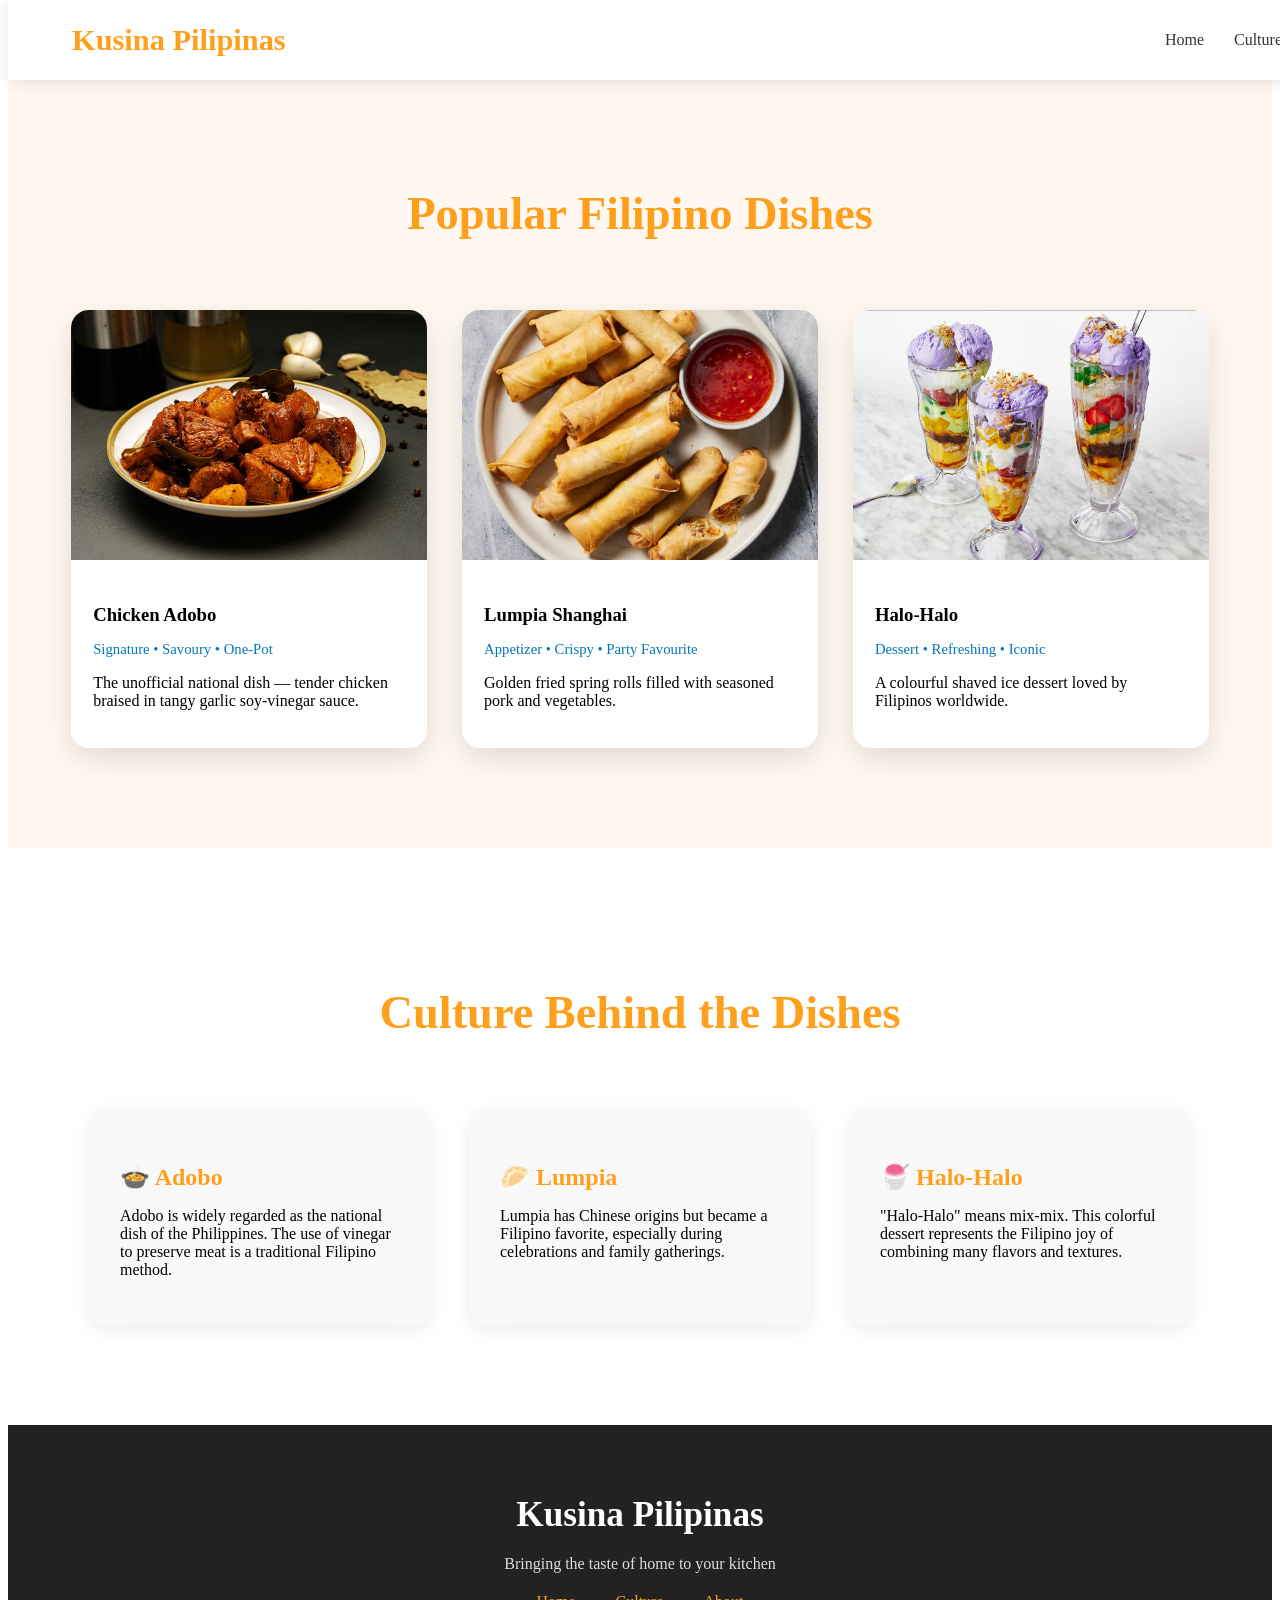
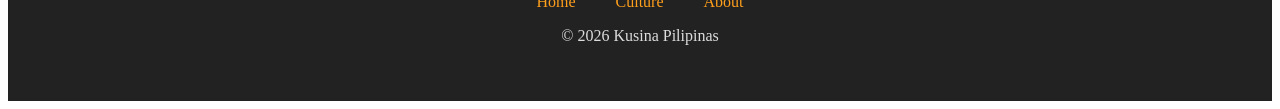
==== index.html @ ea31cd0c "minor fix" ====
<!DOCTYPE html>
<html lang="en">
<head>
  <meta charset="UTF-8">
  <meta name="viewport" content="width=device-width, initial-scale=1.0">
  <title>Kusina Pilipinas | Home</title>
  <link rel="stylesheet" href="styles.css">
  <link href="https://fonts.googleapis.com/css2?family=Inter:wght@400;500&family=Montserrat:wght@700&display=swap" rel="stylesheet">
</head>
<body>

  <!-- Navigation -->
  <div class="nav">
    <a href="index.html" class="logo">Kusina Pilipinas</a>
    <nav>
      <ul>
        <li><a href="index.html">Home</a></li>
        <li><a href="#culture">Culture</a></li>
        <li><a href="about.html">About</a></li>
      </ul>
    </nav>
  </div>

  <!-- Section 1: Popular Filipino Dishes -->
  <section id="recipes">
    <h2 class="section-title">Popular Filipino Dishes</h2>
    
    <div class="recipes-grid">
      <div class="recipe-card" onclick="openModal('adobo')">
        <img src="images/adoboe.png" alt="Chicken Adobo">
        <div class="recipe-info">
          <h3>Chicken Adobo</h3>
          <p class="tags">Signature • Savoury • One-Pot</p>
          <p>The unofficial national dish — tender chicken braised in tangy garlic soy-vinegar sauce.</p>
        </div>
      </div>

      <div class="recipe-card" onclick="openModal('lumpia')">
        <img src="images/lumpiang shanghai.png" alt="Lumpia Shanghai">
        <div class="recipe-info">
          <h3>Lumpia Shanghai</h3>
          <p class="tags">Appetizer • Crispy • Party Favourite</p>
          <p>Golden fried spring rolls filled with seasoned pork and vegetables.</p>
        </div>
      </div>

      <div class="recipe-card" onclick="openModal('halohalo')">
        <img src="images/halo-halo.png" alt="Halo-Halo">
        <div class="recipe-info">
          <h3>Halo-Halo</h3>
          <p class="tags">Dessert • Refreshing • Iconic</p>
          <p>A colourful shaved ice dessert loved by Filipinos worldwide.</p>
        </div>
      </div>
    </div>
  </section>

  <!-- Culture Section -->
  <section id="culture">
    <h2 class="section-title">Culture Behind the Dishes</h2>
    
    <div class="culture-grid">
      <div class="culture-card">
        <h3>🍲 Adobo</h3>
        <p>Adobo is widely regarded as the national dish of the Philippines. The use of vinegar to preserve meat is a traditional Filipino method.</p>
      </div>
      <div class="culture-card">
        <h3>🥟 Lumpia</h3>
        <p>Lumpia has Chinese origins but became a Filipino favorite, especially during celebrations and family gatherings.</p>
      </div>
      <div class="culture-card">
        <h3>🍧 Halo-Halo</h3>
        <p>"Halo-Halo" means mix-mix. This colorful dessert represents the Filipino joy of combining many flavors and textures.</p>
      </div>
    </div>
  </section>

  <!-- Modals (shortened for brevity - add full modals if needed) -->
  <!-- ... your modal code here ... -->

  <footer>
    <a href="index.html" class="logo" style="color:white; font-size:2.2rem;">Kusina Pilipinas</a>
    <p style="margin:20px 0;">Bringing the taste of home to your kitchen</p>
    <div class="footer-links">
      <a href="index.html">Home</a>
      <a href="#culture">Culture</a>
      <a href="about.html">About</a>
    </div>
    <p>&copy; 2026 Kusina Pilipinas</p>
  </footer>

  <script>
    function openModal(dish) {
      document.getElementById(dish + '-modal').style.display = 'flex';
    }
    function closeModal(modalId) {
      document.getElementById(modalId).style.display = 'none';
    }
  </script>
</body>
</html>
---- styles.css ----
:root {
  --orange: #FF9F1C;
  --blue: #0077B6;
  --cream: #FFF8F0;
}

/* Responsive Design */
@media (max-width: 768px) {
  .section-title {
    font-size: 2.4rem;
  }
  nav ul {
    gap: 15px;
    font-size: 0.95rem;
  }
}

/* Navigation Bar */
.nav {
  position: fixed;
  top: 0;
  width: 100%;
  background: rgba(255,255,255,0.97);
  padding: 15px 5%;
  display: flex;
  justify-content: space-between;
  align-items: center;
  box-shadow: 0 2px 15px rgba(0,0,0,0.1);
  z-index: 1000;
}

.logo {
  font-size: 1.9rem;
  color: var(--orange);
  font-weight: bold;
  text-decoration: none;
}

nav ul {
  list-style: none;
  display: flex;
  gap: 30px;
}

nav a {
  text-decoration: none;
  color: #333;
  font-weight: 500;
}

nav a:hover {
  color: var(--orange);
}

/* Main Sections */
section {
  padding: 100px 5%;
}

.section-title {
  text-align: center;
  margin-bottom: 70px;
  font-size: 2.9rem;
  color: var(--orange);
}

/* Recipes Section */
#recipes {
  background: var(--cream);
  padding-top: 140px;
}

/* Culture Section */
#culture {
  background: white;
}

/* Recipes Grid */
.recipes-grid {
  display: grid;
  grid-template-columns: repeat(auto-fit, minmax(340px, 1fr));
  gap: 35px;
  max-width: 1200px;
  margin: 0 auto;
}

.recipe-card {
  background: white;
  border-radius: 18px;
  overflow: hidden;
  box-shadow: 0 10px 30px rgba(0,0,0,0.12);
  transition: all 0.4s;
  cursor: pointer;
}

.recipe-card:hover {
  transform: translateY(-12px);
  box-shadow: 0 20px 40px rgba(0,0,0,0.15);
}

.recipe-card img {
  width: 100%;
  height: 250px;
  object-fit: cover;
}

.recipe-info {
  padding: 22px;
}

.recipe-info h3 {
  margin-bottom: 8px;
}

.tags {
  font-size: 0.92rem;
  color: var(--blue);
  margin-bottom: 12px;
}

/* Culture Cards */
.culture-grid {
  display: grid;
  grid-template-columns: repeat(auto-fit, minmax(300px, 1fr));
  gap: 40px;
  max-width: 1100px;
  margin: 0 auto;
}

.culture-card {
  background: #f9f9f9;
  padding: 30px;
  border-radius: 16px;
  box-shadow: 0 5px 20px rgba(0,0,0,0.08);
}

.culture-card h3 {
  color: var(--orange);
  margin-bottom: 15px;
  font-size: 1.5rem;
}

/* Modal Styles */
.modal {
  display: none;
  position: fixed;
  inset: 0;
  background: rgba(0,0,0,0.75);
  z-index: 2000;
  align-items: center;
  justify-content: center;
  padding: 20px;
  overflow-y: auto;
}

.modal-content {
  background: white;
  max-width: 720px;
  width: 100%;
  border-radius: 20px;
  overflow: hidden;
  box-shadow: 0 20px 60px rgba(0,0,0,0.3);
}

.modal-header {
  position: relative;
  padding: 20px 25px;
  background: #f8f8f8;
  border-bottom: 1px solid #eee;
}

.modal-header h2 {
  margin: 0;
  color: var(--orange);
}

.close {
  position: absolute;
  top: 18px;
  right: 25px;
  font-size: 2.2rem;
  cursor: pointer;
  color: #666;
}

.modal-body {
  padding: 30px 35px;
  max-height: 75vh;
  overflow-y: auto;
}

.modal-body img {
  width: 100%;
  border-radius: 12px;
  margin-bottom: 25px;
}

.modal-body h3 {
  color: var(--orange);
  margin: 25px 0 12px;
  font-size: 1.4rem;
}

/* About Content */
.about-content {
  max-width: 900px;
  margin: 0 auto;
  text-align: center;
  font-size: 1.15rem;
  line-height: 1.8;
}

/* Footer */
footer {
  background: #222;
  color: #ddd;
  text-align: center;
  padding: 70px 20px 40px;
}

.footer-links a {
  color: var(--orange);
  margin: 0 18px;
  text-decoration: none;
}
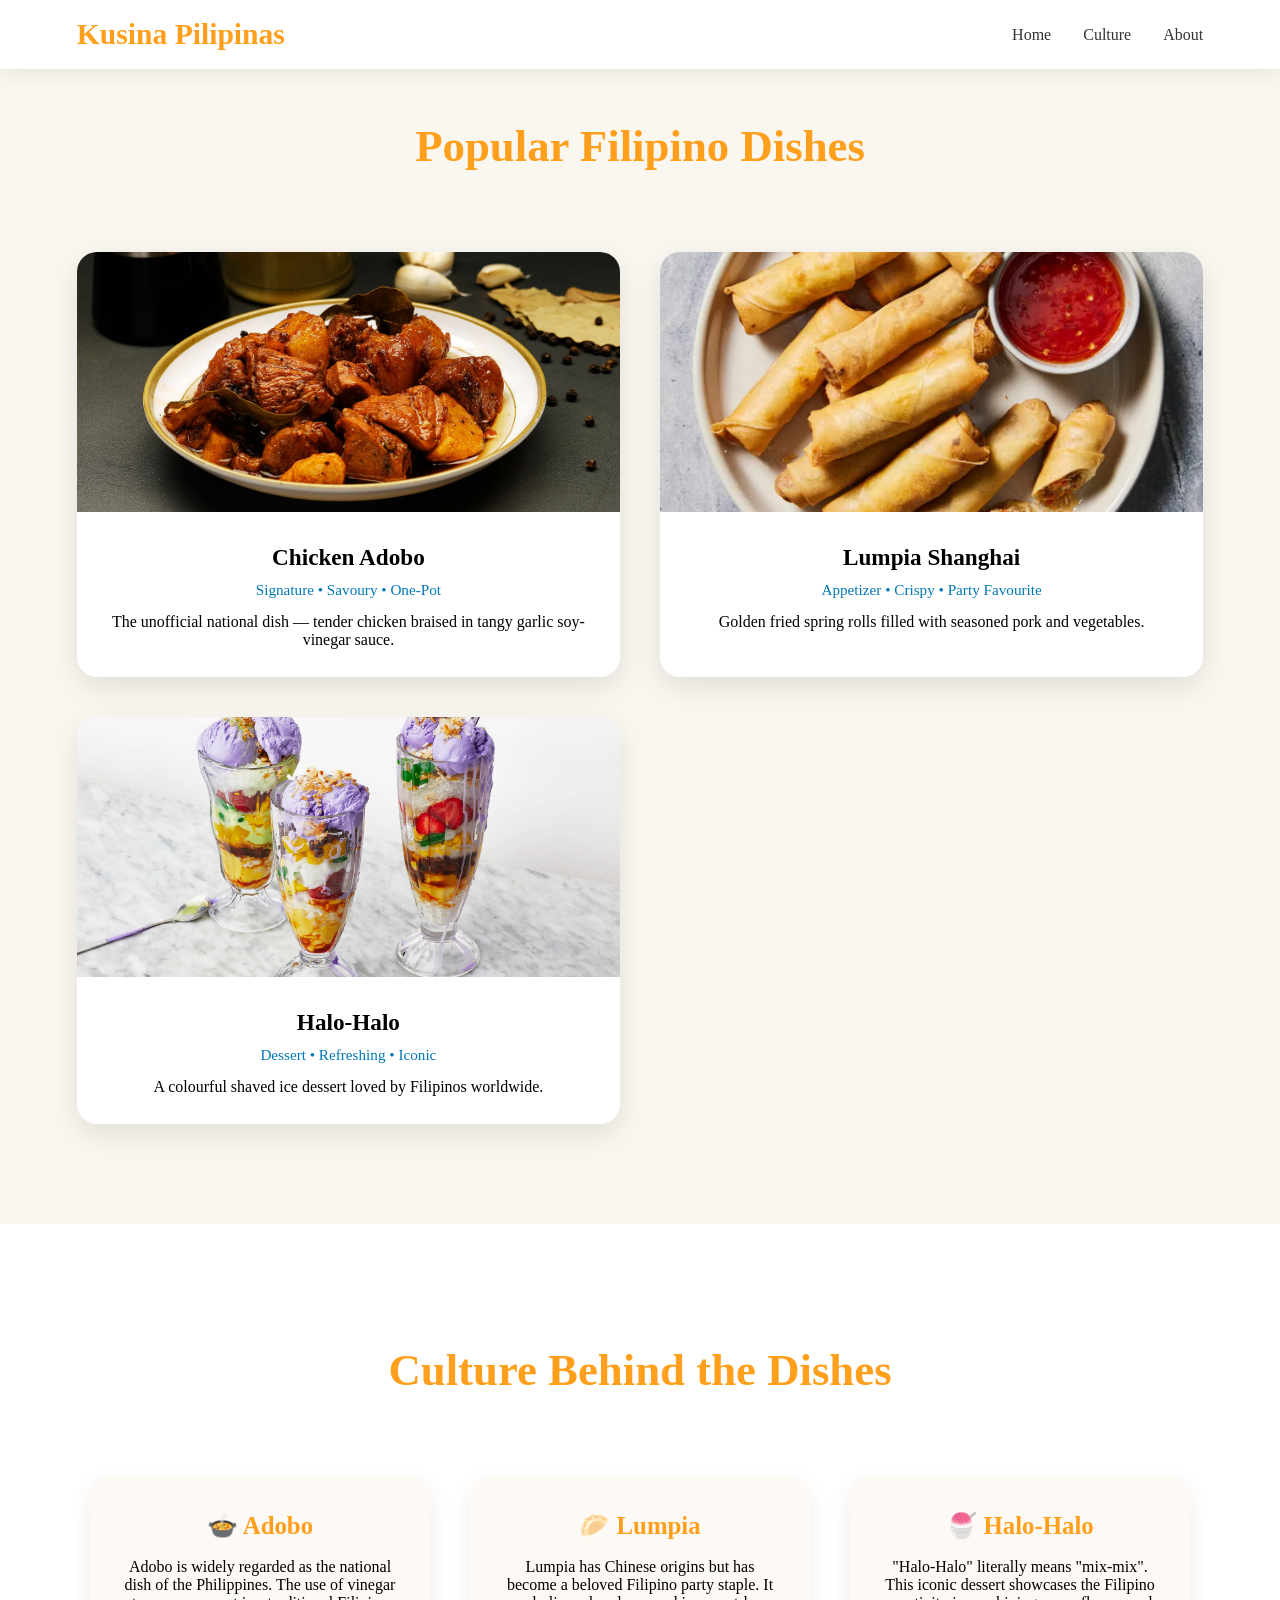
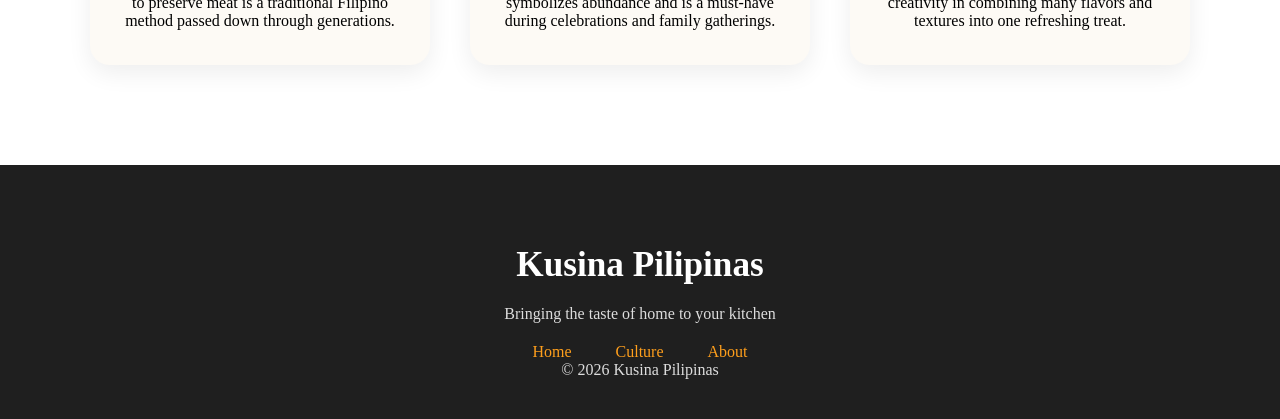
==== commit 0dee62c7: "minor fix for the recipes" ====
--- a/index.html
+++ b/index.html
@@ -55,28 +55,121 @@
     </div>
   </section>
 
-  <!-- Culture Section -->
+  <!-- Section 2: Culture Behind the Dishes -->
   <section id="culture">
     <h2 class="section-title">Culture Behind the Dishes</h2>
     
     <div class="culture-grid">
       <div class="culture-card">
         <h3>🍲 Adobo</h3>
-        <p>Adobo is widely regarded as the national dish of the Philippines. The use of vinegar to preserve meat is a traditional Filipino method.</p>
+        <p>Adobo is widely regarded as the national dish of the Philippines. The use of vinegar to preserve meat is a traditional Filipino method passed down through generations.</p>
       </div>
       <div class="culture-card">
         <h3>🥟 Lumpia</h3>
-        <p>Lumpia has Chinese origins but became a Filipino favorite, especially during celebrations and family gatherings.</p>
+        <p>Lumpia has Chinese origins but has become a beloved Filipino party staple. It symbolizes abundance and is a must-have during celebrations and family gatherings.</p>
       </div>
       <div class="culture-card">
         <h3>🍧 Halo-Halo</h3>
-        <p>"Halo-Halo" means mix-mix. This colorful dessert represents the Filipino joy of combining many flavors and textures.</p>
+        <p>"Halo-Halo" literally means "mix-mix". This iconic dessert showcases the Filipino creativity in combining many flavors and textures into one refreshing treat.</p>
       </div>
     </div>
   </section>
 
-  <!-- Modals (shortened for brevity - add full modals if needed) -->
-  <!-- ... your modal code here ... -->
+  <!-- ==================== MODALS ==================== -->
+
+  <!-- Adobo Modal -->
+  <div id="adobo-modal" class="modal">
+    <div class="modal-content">
+      <div class="modal-header">
+        <h2>Classic Chicken Adobo</h2>
+        <span class="close" onclick="closeModal('adobo-modal')">&times;</span>
+      </div>
+      <div class="modal-body">
+        <img src="images/adoboe.png" alt="Chicken Adobo">
+        <h3>Ingredients (Serves 4-6)</h3>
+        <ul>
+          <li>1.5 kg chicken thighs and drumsticks</li>
+          <li>1 whole head garlic, crushed</li>
+          <li>¾ cup soy sauce</li>
+          <li>½ cup white vinegar</li>
+          <li>1 cup water</li>
+          <li>2 tsp whole black peppercorns</li>
+          <li>4-5 dried bay leaves</li>
+          <li>2 tbsp cooking oil</li>
+        </ul>
+        <h3>Steps</h3>
+        <ol>
+          <li>Combine chicken, garlic, soy sauce, vinegar, water, peppercorns, and bay leaves. Marinate for at least 30 minutes.</li>
+          <li>Bring to a boil, then simmer covered for 35-40 minutes until tender.</li>
+          <li>Reduce sauce until thickened.</li>
+          <li>Optional: Fry the chicken pieces for extra flavor and color.</li>
+          <li>Serve hot with steamed rice.</li>
+        </ol>
+      </div>
+    </div>
+  </div>
+
+  <!-- Lumpia Modal -->
+  <div id="lumpia-modal" class="modal">
+    <div class="modal-content">
+      <div class="modal-header">
+        <h2>Lumpia Shanghai</h2>
+        <span class="close" onclick="closeModal('lumpia-modal')">&times;</span>
+      </div>
+      <div class="modal-body">
+        <img src="images/lumpiang shanghai.png" alt="Lumpia Shanghai">
+        <h3>Ingredients (Makes ~40 pieces)</h3>
+        <ul>
+          <li>500g ground pork</li>
+          <li>1 carrot, finely grated</li>
+          <li>1 onion, finely chopped</li>
+          <li>5 cloves garlic, minced</li>
+          <li>2 eggs</li>
+          <li>2 tbsp soy sauce</li>
+          <li>Salt & pepper to taste</li>
+          <li>40-50 lumpia wrappers</li>
+          <li>Oil for deep frying</li>
+        </ul>
+        <h3>Steps</h3>
+        <ol>
+          <li>Mix all filling ingredients thoroughly.</li>
+          <li>Place filling on wrapper and roll tightly. Seal with water.</li>
+          <li>Deep fry in hot oil until golden brown and crispy.</li>
+          <li>Drain on paper towels and serve with sweet chili sauce.</li>
+        </ol>
+      </div>
+    </div>
+  </div>
+
+  <!-- Halo-Halo Modal -->
+  <div id="halohalo-modal" class="modal">
+    <div class="modal-content">
+      <div class="modal-header">
+        <h2>Halo-Halo</h2>
+        <span class="close" onclick="closeModal('halohalo-modal')">&times;</span>
+      </div>
+      <div class="modal-body">
+        <img src="images/halo-halo.png" alt="Halo-Halo">
+        <h3>Ingredients (Per Serving)</h3>
+        <ul>
+          <li>1 cup shaved ice</li>
+          <li>Sweetened red beans and white beans</li>
+          <li>Nata de coco and kaong</li>
+          <li>Ube halaya (purple yam jam)</li>
+          <li>Ube or mango ice cream</li>
+          <li>Sliced banana, jackfruit, and mango</li>
+          <li>Evaporated milk or condensed milk</li>
+        </ul>
+        <h3>Steps</h3>
+        <ol>
+          <li>Layer beans and fruits at the bottom of a tall glass.</li>
+          <li>Fill with shaved ice.</li>
+          <li>Top with ube halaya, ice cream, and drizzle generously with milk.</li>
+          <li>Mix everything together before eating. Enjoy!</li>
+        </ol>
+      </div>
+    </div>
+  </div>
 
   <footer>
     <a href="index.html" class="logo" style="color:white; font-size:2.2rem;">Kusina Pilipinas</a>
@@ -90,12 +183,24 @@
   </footer>
 
   <script>
+    // Open Modal
     function openModal(dish) {
       document.getElementById(dish + '-modal').style.display = 'flex';
     }
+
+    // Close Modal
     function closeModal(modalId) {
       document.getElementById(modalId).style.display = 'none';
     }
+
+    // Close modal when clicking outside content
+    document.querySelectorAll('.modal').forEach(modal => {
+      modal.addEventListener('click', function(e) {
+        if (e.target === modal) {
+          modal.style.display = 'none';
+        }
+      });
+    });
   </script>
 </body>
 </html>
--- a/styles.css
+++ b/styles.css
@@ -2,72 +2,119 @@
   --orange: #FF9F1C;
   --blue: #0077B6;
   --cream: #FFF8F0;
-}
-
-/* Responsive Design */
+  --light: #FAF6F0;
+}
+
+* {
+  margin: 0;
+  padding: 0;
+  box-sizing: border-box;
+}
+
+/* Responsive */
 @media (max-width: 768px) {
-  .section-title {
-    font-size: 2.4rem;
-  }
-  nav ul {
-    gap: 15px;
-    font-size: 0.95rem;
-  }
-}
-
-/* Navigation Bar */
+  .section-title { font-size: 2.3rem; }
+  nav ul { gap: 20px; }
+}
+
+/* Navigation */
 .nav {
   position: fixed;
   top: 0;
   width: 100%;
-  background: rgba(255,255,255,0.97);
-  padding: 15px 5%;
+  background: rgba(255, 255, 255, 0.98);
+  padding: 18px 6%;
   display: flex;
   justify-content: space-between;
   align-items: center;
-  box-shadow: 0 2px 15px rgba(0,0,0,0.1);
+  box-shadow: 0 4px 20px rgba(0, 0, 0, 0.08);
   z-index: 1000;
 }
 
 .logo {
-  font-size: 1.9rem;
-  color: var(--orange);
-  font-weight: bold;
+  font-size: 1.85rem;
+  color: var(--orange);
+  font-weight: 700;
   text-decoration: none;
 }
 
 nav ul {
   list-style: none;
   display: flex;
-  gap: 30px;
+  gap: 32px;
 }
 
 nav a {
   text-decoration: none;
   color: #333;
   font-weight: 500;
+  transition: color 0.3s;
 }
 
 nav a:hover {
   color: var(--orange);
 }
 
-/* Main Sections */
+/* Sections */
 section {
-  padding: 100px 5%;
-}
-
+  padding: 120px 6% 100px;
+}
+
+/* Section Titles */
 .section-title {
   text-align: center;
-  margin-bottom: 70px;
-  font-size: 2.9rem;
-  color: var(--orange);
+  font-size: 2.8rem;
+  color: var(--orange);
+  margin-bottom: 80px;
+  font-weight: 700;
 }
 
 /* Recipes Section */
 #recipes {
-  background: var(--cream);
-  padding-top: 140px;
+  background: var(--light);
+}
+
+.recipes-grid {
+  display: grid;
+  grid-template-columns: repeat(auto-fit, minmax(360px, 1fr));
+  gap: 40px;
+  max-width: 1280px;
+  margin: 0 auto;
+}
+
+.recipe-card {
+  background: white;
+  border-radius: 20px;
+  overflow: hidden;
+  box-shadow: 0 10px 30px rgba(0, 0, 0, 0.1);
+  transition: all 0.4s ease;
+}
+
+.recipe-card:hover {
+  transform: translateY(-15px);
+  box-shadow: 0 25px 50px rgba(0, 0, 0, 0.15);
+}
+
+.recipe-card img {
+  width: 100%;
+  height: 260px;
+  object-fit: cover;
+}
+
+.recipe-info {
+  padding: 28px;
+  text-align: center;
+}
+
+.recipe-info h3 {
+  margin-bottom: 10px;
+  font-size: 1.45rem;
+}
+
+.tags {
+  color: var(--blue);
+  font-size: 0.95rem;
+  margin-bottom: 14px;
 }
 
 /* Culture Section */
@@ -75,72 +122,58 @@
   background: white;
 }
 
-/* Recipes Grid */
-.recipes-grid {
-  display: grid;
-  grid-template-columns: repeat(auto-fit, minmax(340px, 1fr));
-  gap: 35px;
-  max-width: 1200px;
-  margin: 0 auto;
-}
-
-.recipe-card {
-  background: white;
-  border-radius: 18px;
-  overflow: hidden;
-  box-shadow: 0 10px 30px rgba(0,0,0,0.12);
-  transition: all 0.4s;
-  cursor: pointer;
-}
-
-.recipe-card:hover {
-  transform: translateY(-12px);
-  box-shadow: 0 20px 40px rgba(0,0,0,0.15);
-}
-
-.recipe-card img {
-  width: 100%;
-  height: 250px;
-  object-fit: cover;
-}
-
-.recipe-info {
-  padding: 22px;
-}
-
-.recipe-info h3 {
-  margin-bottom: 8px;
-}
-
-.tags {
-  font-size: 0.92rem;
-  color: var(--blue);
-  margin-bottom: 12px;
-}
-
-/* Culture Cards */
 .culture-grid {
   display: grid;
-  grid-template-columns: repeat(auto-fit, minmax(300px, 1fr));
+  grid-template-columns: repeat(auto-fit, minmax(320px, 1fr));
   gap: 40px;
   max-width: 1100px;
   margin: 0 auto;
 }
 
 .culture-card {
-  background: #f9f9f9;
-  padding: 30px;
-  border-radius: 16px;
-  box-shadow: 0 5px 20px rgba(0,0,0,0.08);
+  background: #fdfaf5;
+  padding: 35px 30px;
+  border-radius: 20px;
+  box-shadow: 0 8px 25px rgba(0, 0, 0, 0.07);
+  text-align: center;
 }
 
 .culture-card h3 {
   color: var(--orange);
-  margin-bottom: 15px;
-  font-size: 1.5rem;
-}
-
-/* Modal Styles */
+  margin-bottom: 18px;
+  font-size: 1.55rem;
+}
+
+/* About Content */
+.about-content {
+  max-width: 850px;
+  margin: 0 auto;
+  text-align: center;
+  font-size: 1.18rem;
+  line-height: 1.85;
+  color: #444;
+}
+
+/* Footer */
+footer {
+  background: #1f1f1f;
+  color: #ddd;
+  text-align: center;
+  padding: 80px 20px 40px;
+}
+
+.footer-links a {
+  color: var(--orange);
+  margin: 0 20px;
+  text-decoration: none;
+  font-weight: 500;
+}
+
+.footer-links a:hover {
+  text-decoration: underline;
+}
+
+/* Modal */
 .modal {
   display: none;
   position: fixed;
@@ -150,76 +183,39 @@
   align-items: center;
   justify-content: center;
   padding: 20px;
-  overflow-y: auto;
 }
 
 .modal-content {
   background: white;
-  max-width: 720px;
-  width: 100%;
-  border-radius: 20px;
+  max-width: 740px;
+  width: 100%;
+  border-radius: 24px;
   overflow: hidden;
-  box-shadow: 0 20px 60px rgba(0,0,0,0.3);
-}
-
-.modal-header {
-  position: relative;
-  padding: 20px 25px;
-  background: #f8f8f8;
-  border-bottom: 1px solid #eee;
-}
-
-.modal-header h2 {
-  margin: 0;
-  color: var(--orange);
+  box-shadow: 0 30px 70px rgba(0,0,0,0.25);
 }
 
 .close {
   position: absolute;
-  top: 18px;
+  top: 20px;
   right: 25px;
-  font-size: 2.2rem;
+  font-size: 2.4rem;
   cursor: pointer;
   color: #666;
 }
 
 .modal-body {
-  padding: 30px 35px;
-  max-height: 75vh;
+  padding: 35px;
+  max-height: 78vh;
   overflow-y: auto;
 }
 
 .modal-body img {
   width: 100%;
-  border-radius: 12px;
+  border-radius: 16px;
   margin-bottom: 25px;
 }
 
 .modal-body h3 {
   color: var(--orange);
-  margin: 25px 0 12px;
-  font-size: 1.4rem;
-}
-
-/* About Content */
-.about-content {
-  max-width: 900px;
-  margin: 0 auto;
-  text-align: center;
-  font-size: 1.15rem;
-  line-height: 1.8;
-}
-
-/* Footer */
-footer {
-  background: #222;
-  color: #ddd;
-  text-align: center;
-  padding: 70px 20px 40px;
-}
-
-.footer-links a {
-  color: var(--orange);
-  margin: 0 18px;
-  text-decoration: none;
+  margin: 28px 0 14px;
 }
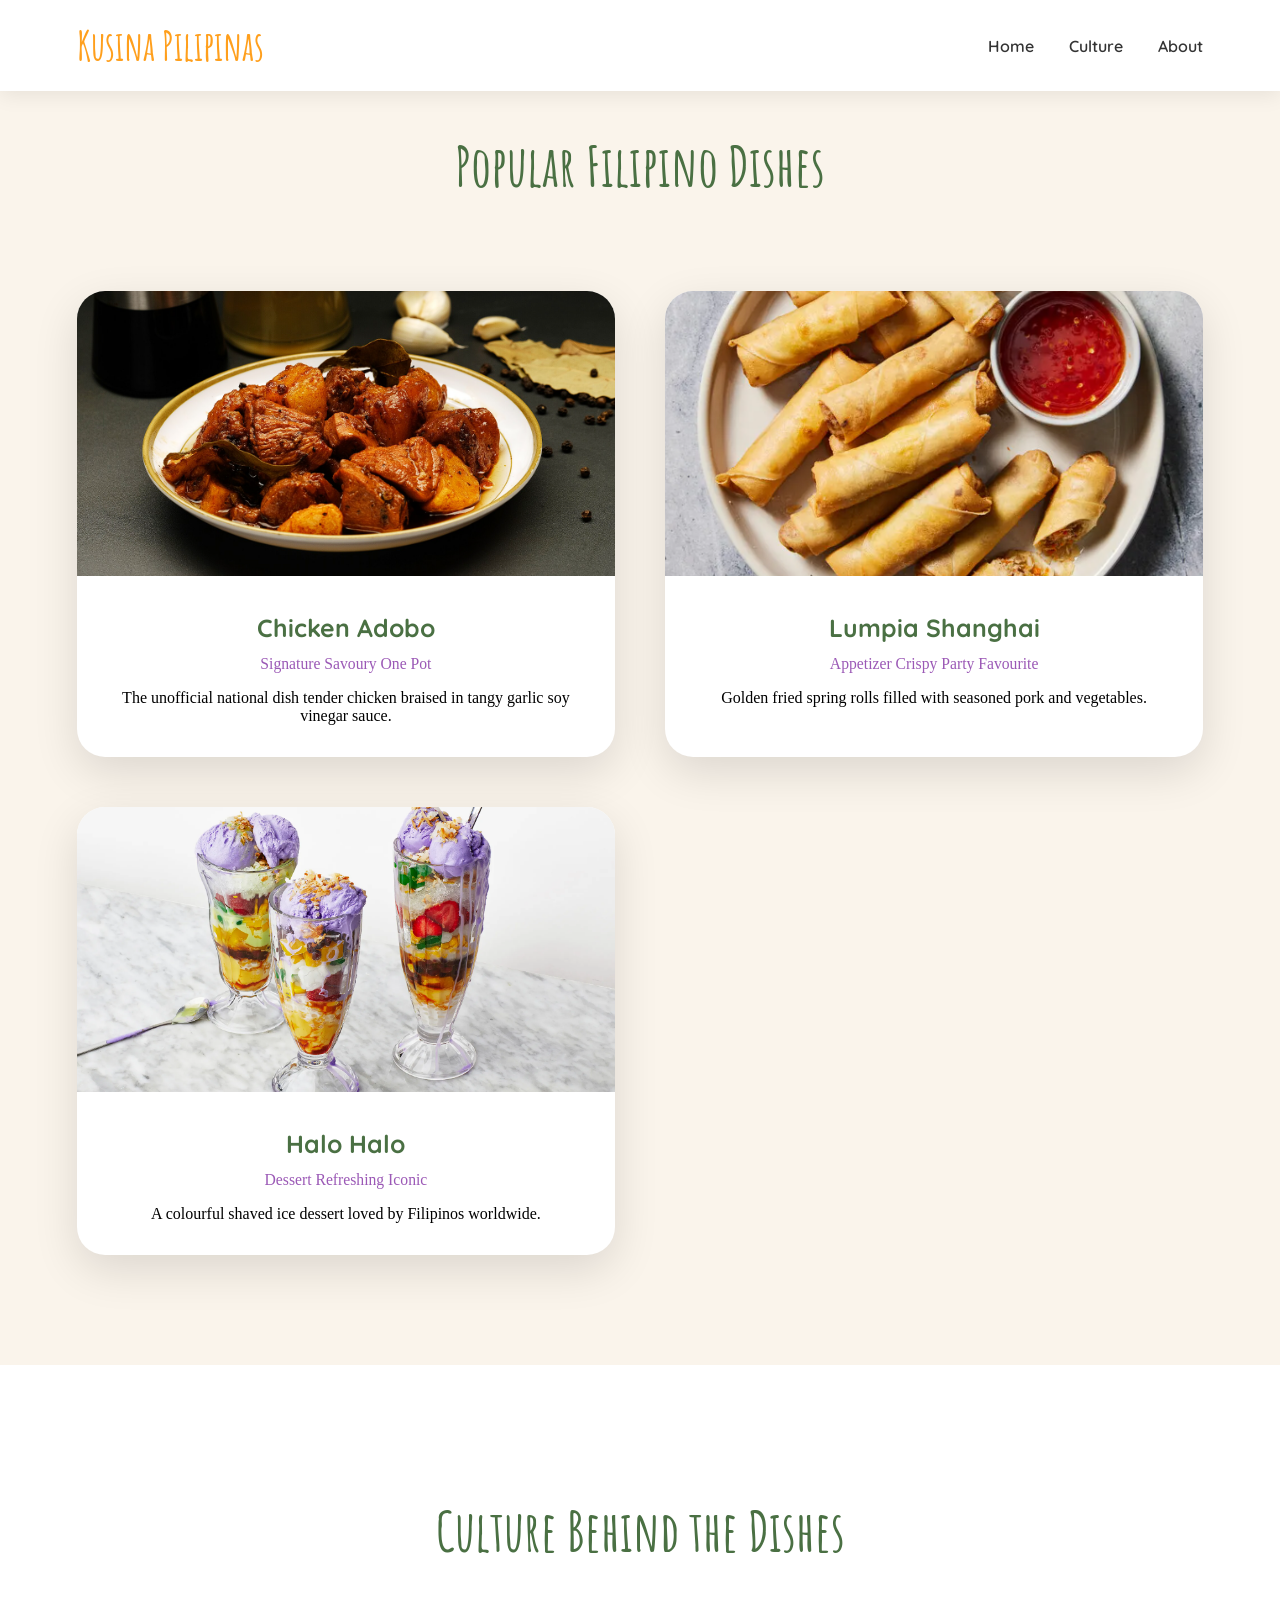
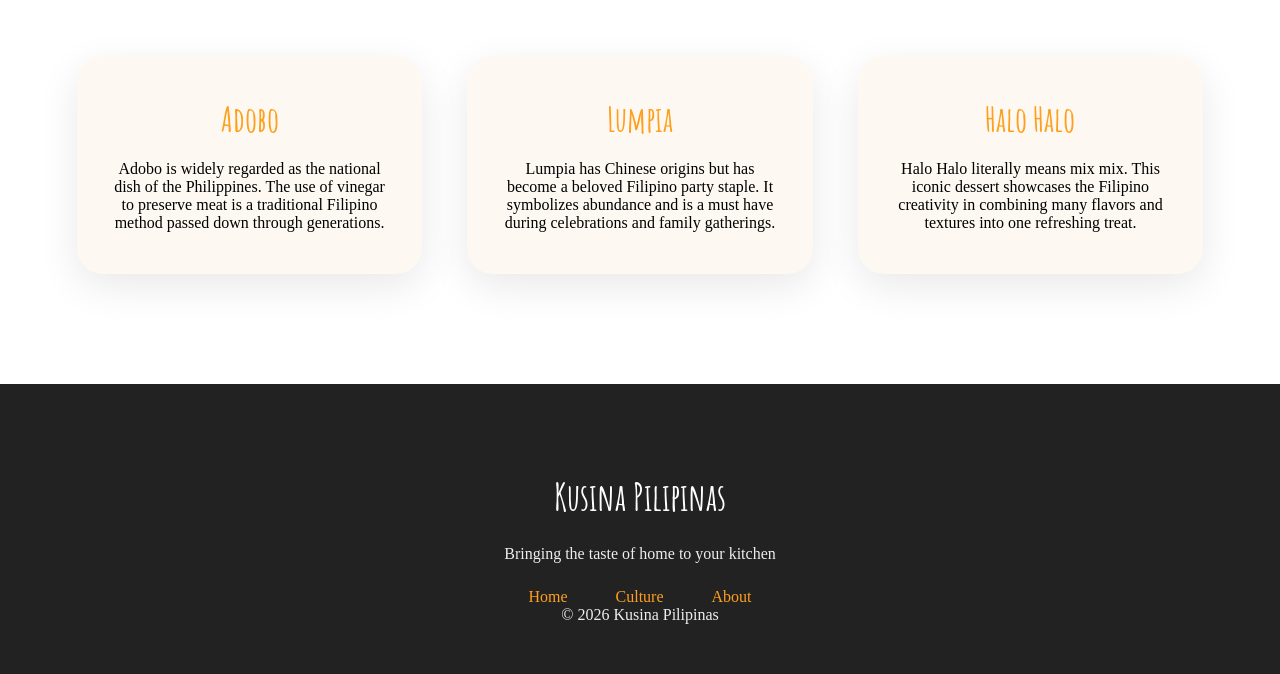
==== commit 2ff17e8c: "minor improvements" ====
--- a/index.html
+++ b/index.html
@@ -5,7 +5,7 @@
   <meta name="viewport" content="width=device-width, initial-scale=1.0">
   <title>Kusina Pilipinas | Home</title>
   <link rel="stylesheet" href="styles.css">
-  <link href="https://fonts.googleapis.com/css2?family=Inter:wght@400;500&family=Montserrat:wght@700&display=swap" rel="stylesheet">
+  <link href="https://fonts.googleapis.com/css2?family=Amatic+SC:wght@700&family=Quicksand:wght@500;600&family=Work+Sans:wght@400;500&display=swap" rel="stylesheet">
 </head>
 <body>
 
@@ -21,7 +21,7 @@
     </nav>
   </div>
 
-  <!-- Section 1: Popular Filipino Dishes -->
+  <!-- Popular Filipino Dishes -->
   <section id="recipes">
     <h2 class="section-title">Popular Filipino Dishes</h2>
     
@@ -30,8 +30,8 @@
         <img src="images/adoboe.png" alt="Chicken Adobo">
         <div class="recipe-info">
           <h3>Chicken Adobo</h3>
-          <p class="tags">Signature • Savoury • One-Pot</p>
-          <p>The unofficial national dish — tender chicken braised in tangy garlic soy-vinegar sauce.</p>
+          <p class="tags">Signature Savoury One Pot</p>
+          <p>The unofficial national dish tender chicken braised in tangy garlic soy vinegar sauce.</p>
         </div>
       </div>
 
@@ -39,45 +39,43 @@
         <img src="images/lumpiang shanghai.png" alt="Lumpia Shanghai">
         <div class="recipe-info">
           <h3>Lumpia Shanghai</h3>
-          <p class="tags">Appetizer • Crispy • Party Favourite</p>
+          <p class="tags">Appetizer Crispy Party Favourite</p>
           <p>Golden fried spring rolls filled with seasoned pork and vegetables.</p>
         </div>
       </div>
 
       <div class="recipe-card" onclick="openModal('halohalo')">
-        <img src="images/halo-halo.png" alt="Halo-Halo">
+        <img src="images/halo-halo.png" alt="Halo Halo">
         <div class="recipe-info">
-          <h3>Halo-Halo</h3>
-          <p class="tags">Dessert • Refreshing • Iconic</p>
+          <h3>Halo Halo</h3>
+          <p class="tags">Dessert Refreshing Iconic</p>
           <p>A colourful shaved ice dessert loved by Filipinos worldwide.</p>
         </div>
       </div>
     </div>
   </section>
 
-  <!-- Section 2: Culture Behind the Dishes -->
+  <!-- Culture Behind the Dishes -->
   <section id="culture">
     <h2 class="section-title">Culture Behind the Dishes</h2>
     
     <div class="culture-grid">
       <div class="culture-card">
-        <h3>🍲 Adobo</h3>
+        <h3>Adobo</h3>
         <p>Adobo is widely regarded as the national dish of the Philippines. The use of vinegar to preserve meat is a traditional Filipino method passed down through generations.</p>
       </div>
       <div class="culture-card">
-        <h3>🥟 Lumpia</h3>
-        <p>Lumpia has Chinese origins but has become a beloved Filipino party staple. It symbolizes abundance and is a must-have during celebrations and family gatherings.</p>
+        <h3>Lumpia</h3>
+        <p>Lumpia has Chinese origins but has become a beloved Filipino party staple. It symbolizes abundance and is a must have during celebrations and family gatherings.</p>
       </div>
       <div class="culture-card">
-        <h3>🍧 Halo-Halo</h3>
-        <p>"Halo-Halo" literally means "mix-mix". This iconic dessert showcases the Filipino creativity in combining many flavors and textures into one refreshing treat.</p>
+        <h3>Halo Halo</h3>
+        <p>Halo Halo literally means mix mix. This iconic dessert showcases the Filipino creativity in combining many flavors and textures into one refreshing treat.</p>
       </div>
     </div>
   </section>
 
-  <!-- ==================== MODALS ==================== -->
-
-  <!-- Adobo Modal -->
+  <!-- Modals -->
   <div id="adobo-modal" class="modal">
     <div class="modal-content">
       <div class="modal-header">
@@ -89,9 +87,9 @@
         <h3>Ingredients (Serves 4-6)</h3>
         <ul>
           <li>1.5 kg chicken thighs and drumsticks</li>
-          <li>1 whole head garlic, crushed</li>
-          <li>¾ cup soy sauce</li>
-          <li>½ cup white vinegar</li>
+          <li>1 whole head garlic crushed</li>
+          <li>3/4 cup soy sauce</li>
+          <li>1/2 cup white vinegar</li>
           <li>1 cup water</li>
           <li>2 tsp whole black peppercorns</li>
           <li>4-5 dried bay leaves</li>
@@ -99,8 +97,8 @@
         </ul>
         <h3>Steps</h3>
         <ol>
-          <li>Combine chicken, garlic, soy sauce, vinegar, water, peppercorns, and bay leaves. Marinate for at least 30 minutes.</li>
-          <li>Bring to a boil, then simmer covered for 35-40 minutes until tender.</li>
+          <li>Combine chicken garlic soy sauce vinegar water peppercorns and bay leaves. Marinate for at least 30 minutes.</li>
+          <li>Bring to a boil then simmer covered for 35-40 minutes until tender.</li>
           <li>Reduce sauce until thickened.</li>
           <li>Optional: Fry the chicken pieces for extra flavor and color.</li>
           <li>Serve hot with steamed rice.</li>
@@ -109,7 +107,6 @@
     </div>
   </div>
 
-  <!-- Lumpia Modal -->
   <div id="lumpia-modal" class="modal">
     <div class="modal-content">
       <div class="modal-header">
@@ -121,12 +118,12 @@
         <h3>Ingredients (Makes ~40 pieces)</h3>
         <ul>
           <li>500g ground pork</li>
-          <li>1 carrot, finely grated</li>
-          <li>1 onion, finely chopped</li>
-          <li>5 cloves garlic, minced</li>
+          <li>1 carrot finely grated</li>
+          <li>1 onion finely chopped</li>
+          <li>5 cloves garlic minced</li>
           <li>2 eggs</li>
           <li>2 tbsp soy sauce</li>
-          <li>Salt & pepper to taste</li>
+          <li>Salt and pepper to taste</li>
           <li>40-50 lumpia wrappers</li>
           <li>Oil for deep frying</li>
         </ul>
@@ -141,30 +138,29 @@
     </div>
   </div>
 
-  <!-- Halo-Halo Modal -->
   <div id="halohalo-modal" class="modal">
     <div class="modal-content">
       <div class="modal-header">
-        <h2>Halo-Halo</h2>
+        <h2>Halo Halo</h2>
         <span class="close" onclick="closeModal('halohalo-modal')">&times;</span>
       </div>
       <div class="modal-body">
-        <img src="images/halo-halo.png" alt="Halo-Halo">
+        <img src="images/halo-halo.png" alt="Halo Halo">
         <h3>Ingredients (Per Serving)</h3>
         <ul>
           <li>1 cup shaved ice</li>
           <li>Sweetened red beans and white beans</li>
           <li>Nata de coco and kaong</li>
-          <li>Ube halaya (purple yam jam)</li>
+          <li>Ube halaya purple yam jam</li>
           <li>Ube or mango ice cream</li>
-          <li>Sliced banana, jackfruit, and mango</li>
-          <li>Evaporated milk or condensed milk</li>
+          <li>Sliced banana jackfruit and mango</li>
+          <li>Evaporated milk</li>
         </ul>
         <h3>Steps</h3>
         <ol>
           <li>Layer beans and fruits at the bottom of a tall glass.</li>
           <li>Fill with shaved ice.</li>
-          <li>Top with ube halaya, ice cream, and drizzle generously with milk.</li>
+          <li>Top with ube halaya ice cream and drizzle generously with milk.</li>
           <li>Mix everything together before eating. Enjoy!</li>
         </ol>
       </div>
@@ -172,8 +168,8 @@
   </div>
 
   <footer>
-    <a href="index.html" class="logo" style="color:white; font-size:2.2rem;">Kusina Pilipinas</a>
-    <p style="margin:20px 0;">Bringing the taste of home to your kitchen</p>
+    <a href="index.html" class="logo" style="color:white; font-size:2.3rem;">Kusina Pilipinas</a>
+    <p style="margin:25px 0;">Bringing the taste of home to your kitchen</p>
     <div class="footer-links">
       <a href="index.html">Home</a>
       <a href="#culture">Culture</a>
@@ -183,22 +179,17 @@
   </footer>
 
   <script>
-    // Open Modal
     function openModal(dish) {
       document.getElementById(dish + '-modal').style.display = 'flex';
     }
 
-    // Close Modal
     function closeModal(modalId) {
       document.getElementById(modalId).style.display = 'none';
     }
 
-    // Close modal when clicking outside content
     document.querySelectorAll('.modal').forEach(modal => {
       modal.addEventListener('click', function(e) {
-        if (e.target === modal) {
-          modal.style.display = 'none';
-        }
+        if (e.target === modal) modal.style.display = 'none';
       });
     });
   </script>
--- a/styles.css
+++ b/styles.css
@@ -1,8 +1,9 @@
 :root {
-  --orange: #FF9F1C;
-  --blue: #0077B6;
+  --mango: #FF9F1C;
+  --ube: #9B59B6;
+  --pandan: #4A7043;
   --cream: #FFF8F0;
-  --light: #FAF6F0;
+  --light: #FAF4EB;
 }
 
 * {
@@ -11,19 +12,15 @@
   box-sizing: border-box;
 }
 
-/* Responsive */
-@media (max-width: 768px) {
-  .section-title { font-size: 2.3rem; }
-  nav ul { gap: 20px; }
-}
+@import url('https://fonts.googleapis.com/css2?family=Amatic+SC:wght@700&family=Quicksand:wght@500;600&family=Work+Sans:wght@400;500&display=swap');
 
 /* Navigation */
 .nav {
   position: fixed;
   top: 0;
   width: 100%;
-  background: rgba(255, 255, 255, 0.98);
-  padding: 18px 6%;
+  background: rgba(255, 255, 255, 0.97);
+  padding: 20px 6%;
   display: flex;
   justify-content: space-between;
   align-items: center;
@@ -32,8 +29,9 @@
 }
 
 .logo {
-  font-size: 1.85rem;
-  color: var(--orange);
+  font-family: 'Amatic SC', cursive;
+  font-size: 2.5rem;
+  color: var(--mango);
   font-weight: 700;
   text-decoration: none;
 }
@@ -41,32 +39,32 @@
 nav ul {
   list-style: none;
   display: flex;
-  gap: 32px;
+  gap: 35px;
 }
 
 nav a {
+  font-family: 'Quicksand', sans-serif;
   text-decoration: none;
   color: #333;
-  font-weight: 500;
+  font-weight: 600;
   transition: color 0.3s;
 }
 
 nav a:hover {
-  color: var(--orange);
+  color: var(--ube);
 }
 
 /* Sections */
 section {
-  padding: 120px 6% 100px;
-}
-
-/* Section Titles */
+  padding: 130px 6% 110px;
+}
+
 .section-title {
-  text-align: center;
-  font-size: 2.8rem;
-  color: var(--orange);
-  margin-bottom: 80px;
-  font-weight: 700;
+  font-family: 'Amatic SC', cursive;
+  text-align: center;
+  font-size: 3.5rem;
+  color: var(--pandan);
+  margin-bottom: 90px;
 }
 
 /* Recipes Section */
@@ -76,45 +74,48 @@
 
 .recipes-grid {
   display: grid;
-  grid-template-columns: repeat(auto-fit, minmax(360px, 1fr));
-  gap: 40px;
-  max-width: 1280px;
+  grid-template-columns: repeat(auto-fit, minmax(380px, 1fr));
+  gap: 50px;
+  max-width: 1320px;
   margin: 0 auto;
 }
 
 .recipe-card {
   background: white;
-  border-radius: 20px;
+  border-radius: 28px;
   overflow: hidden;
-  box-shadow: 0 10px 30px rgba(0, 0, 0, 0.1);
+  box-shadow: 0 15px 45px rgba(0, 0, 0, 0.12);
   transition: all 0.4s ease;
 }
 
 .recipe-card:hover {
-  transform: translateY(-15px);
-  box-shadow: 0 25px 50px rgba(0, 0, 0, 0.15);
+  transform: translateY(-20px);
+  box-shadow: 0 35px 70px rgba(0, 0, 0, 0.18);
 }
 
 .recipe-card img {
   width: 100%;
-  height: 260px;
+  height: 285px;
   object-fit: cover;
 }
 
 .recipe-info {
-  padding: 28px;
+  padding: 32px 28px;
   text-align: center;
 }
 
 .recipe-info h3 {
-  margin-bottom: 10px;
-  font-size: 1.45rem;
+  font-family: 'Quicksand', sans-serif;
+  color: var(--pandan);
+  margin-bottom: 12px;
+  font-size: 1.55rem;
 }
 
 .tags {
-  color: var(--blue);
-  font-size: 0.95rem;
-  margin-bottom: 14px;
+  color: var(--ube);
+  font-size: 0.98rem;
+  margin-bottom: 16px;
+  font-weight: 500;
 }
 
 /* Culture Section */
@@ -124,47 +125,49 @@
 
 .culture-grid {
   display: grid;
-  grid-template-columns: repeat(auto-fit, minmax(320px, 1fr));
-  gap: 40px;
-  max-width: 1100px;
+  grid-template-columns: repeat(auto-fit, minmax(340px, 1fr));
+  gap: 45px;
+  max-width: 1180px;
   margin: 0 auto;
 }
 
 .culture-card {
-  background: #fdfaf5;
-  padding: 35px 30px;
-  border-radius: 20px;
-  box-shadow: 0 8px 25px rgba(0, 0, 0, 0.07);
+  background: #fdf9f2;
+  padding: 42px 34px;
+  border-radius: 26px;
+  box-shadow: 0 12px 40px rgba(0, 0, 0, 0.09);
   text-align: center;
 }
 
 .culture-card h3 {
-  color: var(--orange);
-  margin-bottom: 18px;
-  font-size: 1.55rem;
+  font-family: 'Amatic SC', cursive;
+  color: var(--mango);
+  font-size: 2.1rem;
+  margin-bottom: 20px;
 }
 
 /* About Content */
 .about-content {
-  max-width: 850px;
+  max-width: 880px;
   margin: 0 auto;
   text-align: center;
-  font-size: 1.18rem;
-  line-height: 1.85;
+  font-family: 'Work Sans', sans-serif;
+  font-size: 1.22rem;
+  line-height: 1.9;
   color: #444;
 }
 
 /* Footer */
 footer {
-  background: #1f1f1f;
-  color: #ddd;
-  text-align: center;
-  padding: 80px 20px 40px;
+  background: #222;
+  color: #eee;
+  text-align: center;
+  padding: 90px 20px 50px;
 }
 
 .footer-links a {
-  color: var(--orange);
-  margin: 0 20px;
+  color: var(--mango);
+  margin: 0 22px;
   text-decoration: none;
   font-weight: 500;
 }
@@ -178,7 +181,7 @@
   display: none;
   position: fixed;
   inset: 0;
-  background: rgba(0,0,0,0.75);
+  background: rgba(0,0,0,0.78);
   z-index: 2000;
   align-items: center;
   justify-content: center;
@@ -187,35 +190,35 @@
 
 .modal-content {
   background: white;
-  max-width: 740px;
-  width: 100%;
-  border-radius: 24px;
+  max-width: 760px;
+  width: 100%;
+  border-radius: 28px;
   overflow: hidden;
-  box-shadow: 0 30px 70px rgba(0,0,0,0.25);
+  box-shadow: 0 30px 80px rgba(0,0,0,0.3);
 }
 
 .close {
   position: absolute;
-  top: 20px;
-  right: 25px;
-  font-size: 2.4rem;
+  top: 22px;
+  right: 28px;
+  font-size: 2.6rem;
   cursor: pointer;
-  color: #666;
+  color: #555;
 }
 
 .modal-body {
-  padding: 35px;
-  max-height: 78vh;
+  padding: 40px;
+  max-height: 80vh;
   overflow-y: auto;
 }
 
 .modal-body img {
   width: 100%;
-  border-radius: 16px;
-  margin-bottom: 25px;
+  border-radius: 20px;
+  margin-bottom: 30px;
 }
 
 .modal-body h3 {
-  color: var(--orange);
-  margin: 28px 0 14px;
+  color: var(--pandan);
+  margin: 30px 0 16px;
 }
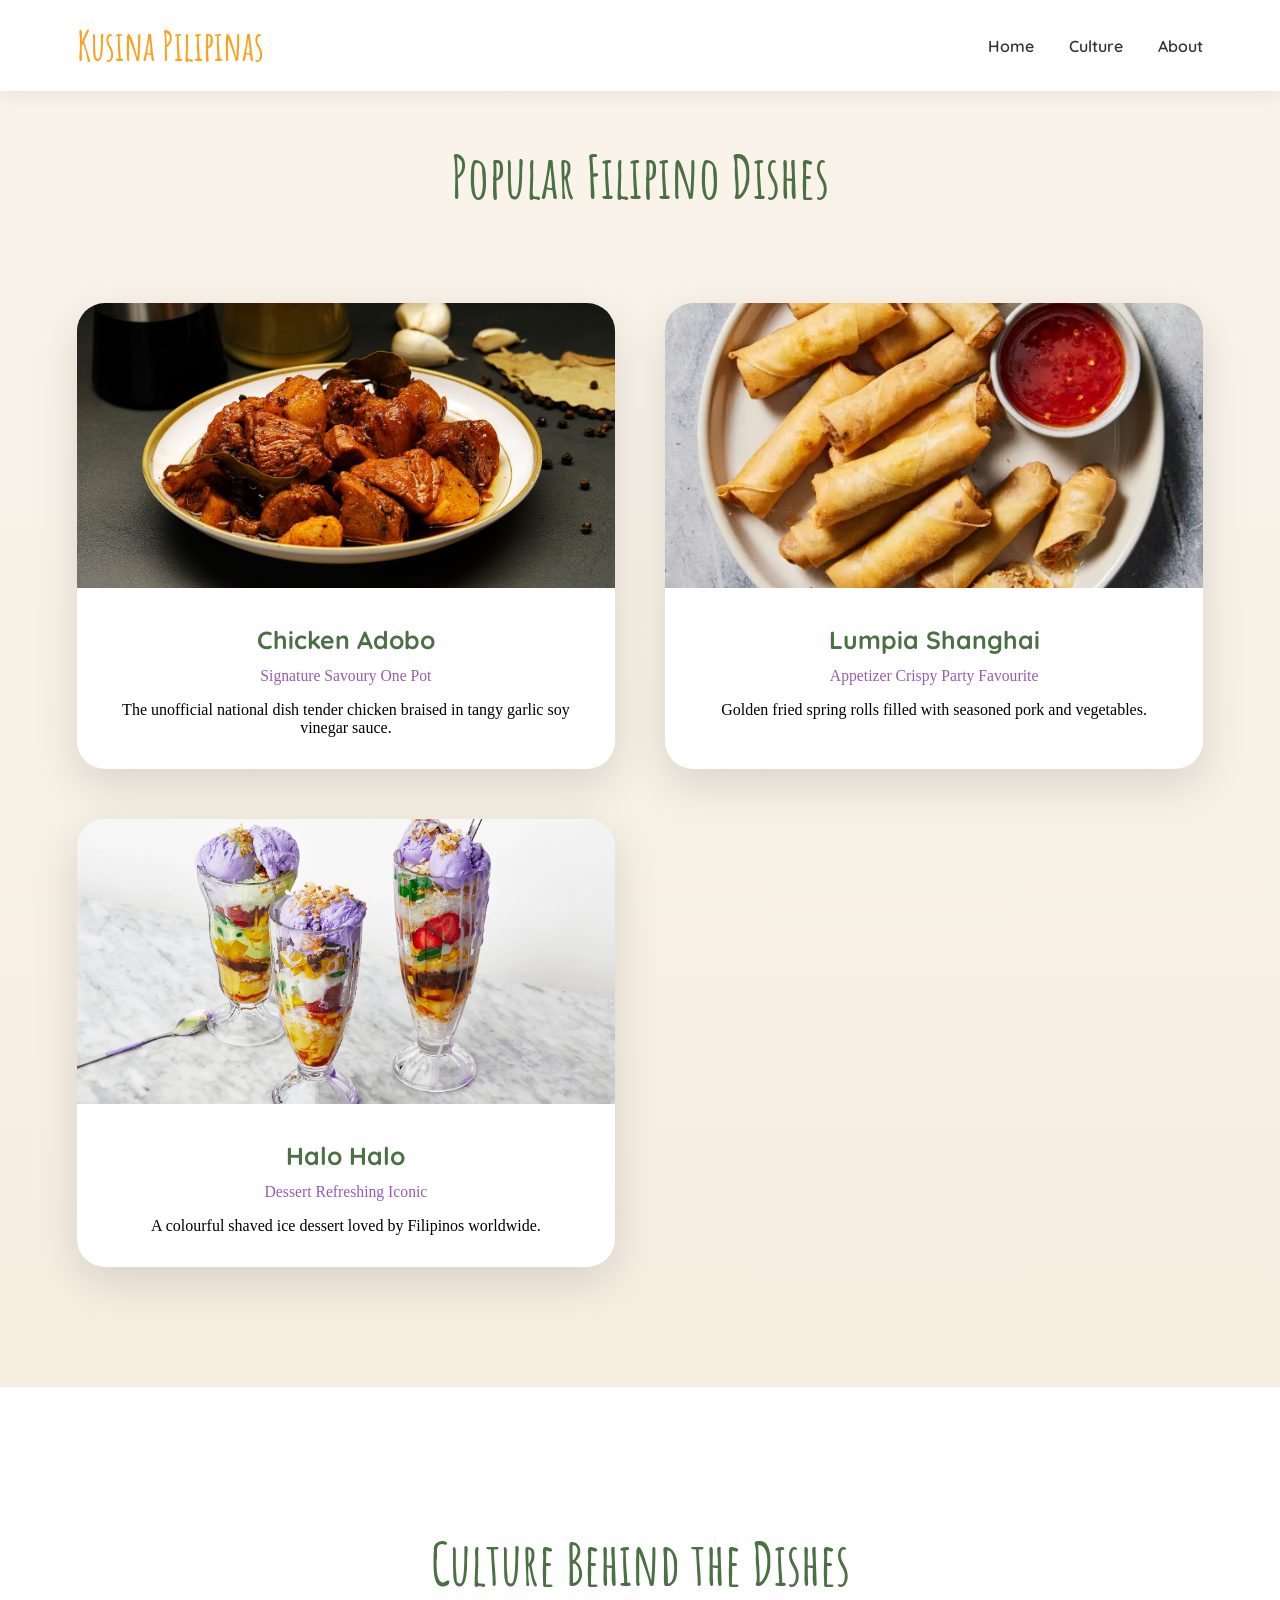
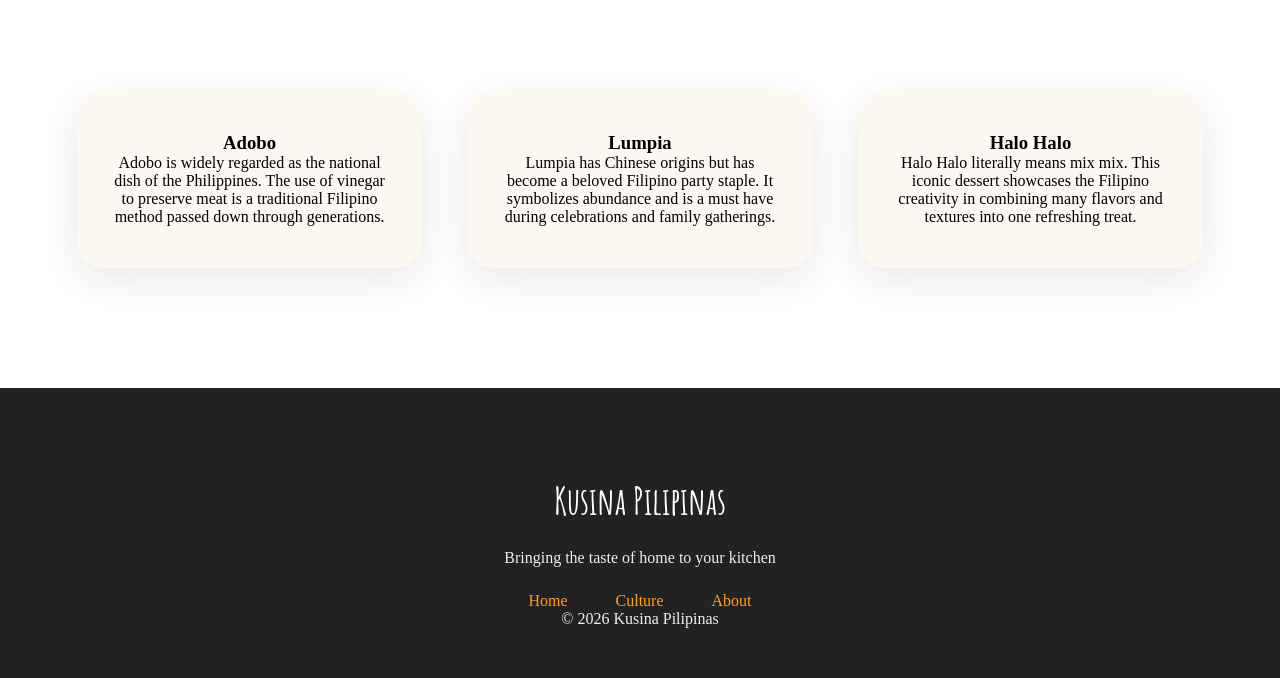
==== commit 9c098fc4: "minor improvements for animations" ====
--- a/index.html
+++ b/index.html
@@ -179,19 +179,56 @@
   </footer>
 
   <script>
+    // Scroll animations
+    function handleScrollAnimations() {
+      const sections = document.querySelectorAll('section');
+      const cards = document.querySelectorAll('.recipe-card');
+
+      sections.forEach(section => {
+        const rect = section.getBoundingClientRect();
+        if (rect.top < window.innerHeight * 0.8) {
+          section.classList.add('visible');
+        }
+      });
+
+      cards.forEach((card, index) => {
+        const rect = card.getBoundingClientRect();
+        if (rect.top < window.innerHeight * 0.85) {
+          setTimeout(() => {
+            card.classList.add('visible');
+          }, index * 180);
+        }
+      });
+    }
+
+    // Modal functions
     function openModal(dish) {
-      document.getElementById(dish + '-modal').style.display = 'flex';
+      const modal = document.getElementById(dish + '-modal');
+      modal.style.display = 'flex';
+      setTimeout(() => modal.classList.add('show'), 10);
     }
 
     function closeModal(modalId) {
-      document.getElementById(modalId).style.display = 'none';
+      const modal = document.getElementById(modalId);
+      modal.classList.remove('show');
+      setTimeout(() => {
+        modal.style.display = 'none';
+      }, 400);
     }
 
+    // Event listeners
     document.querySelectorAll('.modal').forEach(modal => {
       modal.addEventListener('click', function(e) {
-        if (e.target === modal) modal.style.display = 'none';
+        if (e.target === modal) closeModal(modal.id);
       });
     });
+
+    // Initialize
+    window.addEventListener('load', () => {
+      handleScrollAnimations();
+    });
+
+    window.addEventListener('scroll', handleScrollAnimations);
   </script>
 </body>
 </html>
--- a/styles.css
+++ b/styles.css
@@ -14,18 +14,23 @@
 
 @import url('https://fonts.googleapis.com/css2?family=Amatic+SC:wght@700&family=Quicksand:wght@500;600&family=Work+Sans:wght@400;500&display=swap');
 
+html {
+  scroll-behavior: smooth;
+}
+
 /* Navigation */
 .nav {
   position: fixed;
   top: 0;
   width: 100%;
-  background: rgba(255, 255, 255, 0.97);
+  background: rgba(255, 255, 255, 0.98);
   padding: 20px 6%;
   display: flex;
   justify-content: space-between;
   align-items: center;
   box-shadow: 0 4px 20px rgba(0, 0, 0, 0.08);
   z-index: 1000;
+  transition: all 0.4s ease;
 }
 
 .logo {
@@ -47,7 +52,7 @@
   text-decoration: none;
   color: #333;
   font-weight: 600;
-  transition: color 0.3s;
+  transition: all 0.3s ease;
 }
 
 nav a:hover {
@@ -56,28 +61,60 @@
 
 /* Sections */
 section {
-  padding: 130px 6% 110px;
-}
-
+  padding: 140px 6% 120px;
+  opacity: 0;
+  transform: translateY(60px);
+  transition: all 0.9s cubic-bezier(0.25, 0.1, 0.25, 1);
+}
+
+section.visible {
+  opacity: 1;
+  transform: translateY(0);
+}
+
+/* Recipes Section with subtle background */
+#recipes {
+  background: linear-gradient(to bottom, var(--light), #f5ede0);
+  position: relative;
+}
+
+#recipes::before {
+  content: '';
+  position: absolute;
+  top: 0;
+  left: 0;
+  right: 0;
+  bottom: 0;
+  background: url('https://source.unsplash.com/1600x900/?tropical,leaf,philippines') center/cover no-repeat;
+  opacity: 0.06;
+  z-index: 0;
+}
+
+/* Culture Section */
+#culture {
+  background: white;
+}
+
+/* Titles */
 .section-title {
   font-family: 'Amatic SC', cursive;
   text-align: center;
-  font-size: 3.5rem;
+  font-size: 3.6rem;
   color: var(--pandan);
   margin-bottom: 90px;
-}
-
-/* Recipes Section */
-#recipes {
-  background: var(--light);
-}
-
+  position: relative;
+  z-index: 1;
+}
+
+/* Recipe Cards */
 .recipes-grid {
   display: grid;
   grid-template-columns: repeat(auto-fit, minmax(380px, 1fr));
   gap: 50px;
   max-width: 1320px;
   margin: 0 auto;
+  position: relative;
+  z-index: 1;
 }
 
 .recipe-card {
@@ -85,11 +122,18 @@
   border-radius: 28px;
   overflow: hidden;
   box-shadow: 0 15px 45px rgba(0, 0, 0, 0.12);
-  transition: all 0.4s ease;
+  transition: all 0.6s ease;
+  opacity: 0;
+  transform: translateY(40px);
+}
+
+.recipe-card.visible {
+  opacity: 1;
+  transform: translateY(0);
 }
 
 .recipe-card:hover {
-  transform: translateY(-20px);
+  transform: translateY(-22px);
   box-shadow: 0 35px 70px rgba(0, 0, 0, 0.18);
 }
 
@@ -97,6 +141,11 @@
   width: 100%;
   height: 285px;
   object-fit: cover;
+  transition: transform 0.7s ease;
+}
+
+.recipe-card:hover img {
+  transform: scale(1.08);
 }
 
 .recipe-info {
@@ -118,11 +167,7 @@
   font-weight: 500;
 }
 
-/* Culture Section */
-#culture {
-  background: white;
-}
-
+/* Culture Cards */
 .culture-grid {
   display: grid;
   grid-template-columns: repeat(auto-fit, minmax(340px, 1fr));
@@ -137,16 +182,14 @@
   border-radius: 26px;
   box-shadow: 0 12px 40px rgba(0, 0, 0, 0.09);
   text-align: center;
-}
-
-.culture-card h3 {
-  font-family: 'Amatic SC', cursive;
-  color: var(--mango);
-  font-size: 2.1rem;
-  margin-bottom: 20px;
-}
-
-/* About Content */
+  transition: all 0.5s ease;
+}
+
+.culture-card:hover {
+  transform: translateY(-12px);
+}
+
+/* About */
 .about-content {
   max-width: 880px;
   margin: 0 auto;
@@ -172,20 +215,22 @@
   font-weight: 500;
 }
 
-.footer-links a:hover {
-  text-decoration: underline;
-}
-
 /* Modal */
 .modal {
   display: none;
   position: fixed;
   inset: 0;
-  background: rgba(0,0,0,0.78);
+  background: rgba(0,0,0,0.82);
   z-index: 2000;
   align-items: center;
   justify-content: center;
   padding: 20px;
+  opacity: 0;
+  transition: opacity 0.4s ease;
+}
+
+.modal.show {
+  opacity: 1;
 }
 
 .modal-content {
@@ -194,7 +239,13 @@
   width: 100%;
   border-radius: 28px;
   overflow: hidden;
-  box-shadow: 0 30px 80px rgba(0,0,0,0.3);
+  box-shadow: 0 30px 80px rgba(0,0,0,0.35);
+  transform: scale(0.9);
+  transition: transform 0.4s cubic-bezier(0.34, 1.56, 0.64, 1);
+}
+
+.modal.show .modal-content {
+  transform: scale(1);
 }
 
 .close {
@@ -204,21 +255,9 @@
   font-size: 2.6rem;
   cursor: pointer;
   color: #555;
-}
-
-.modal-body {
-  padding: 40px;
-  max-height: 80vh;
-  overflow-y: auto;
-}
-
-.modal-body img {
-  width: 100%;
-  border-radius: 20px;
-  margin-bottom: 30px;
-}
-
-.modal-body h3 {
-  color: var(--pandan);
-  margin: 30px 0 16px;
+  transition: color 0.3s;
+}
+
+.close:hover {
+  color: var(--ube);
 }
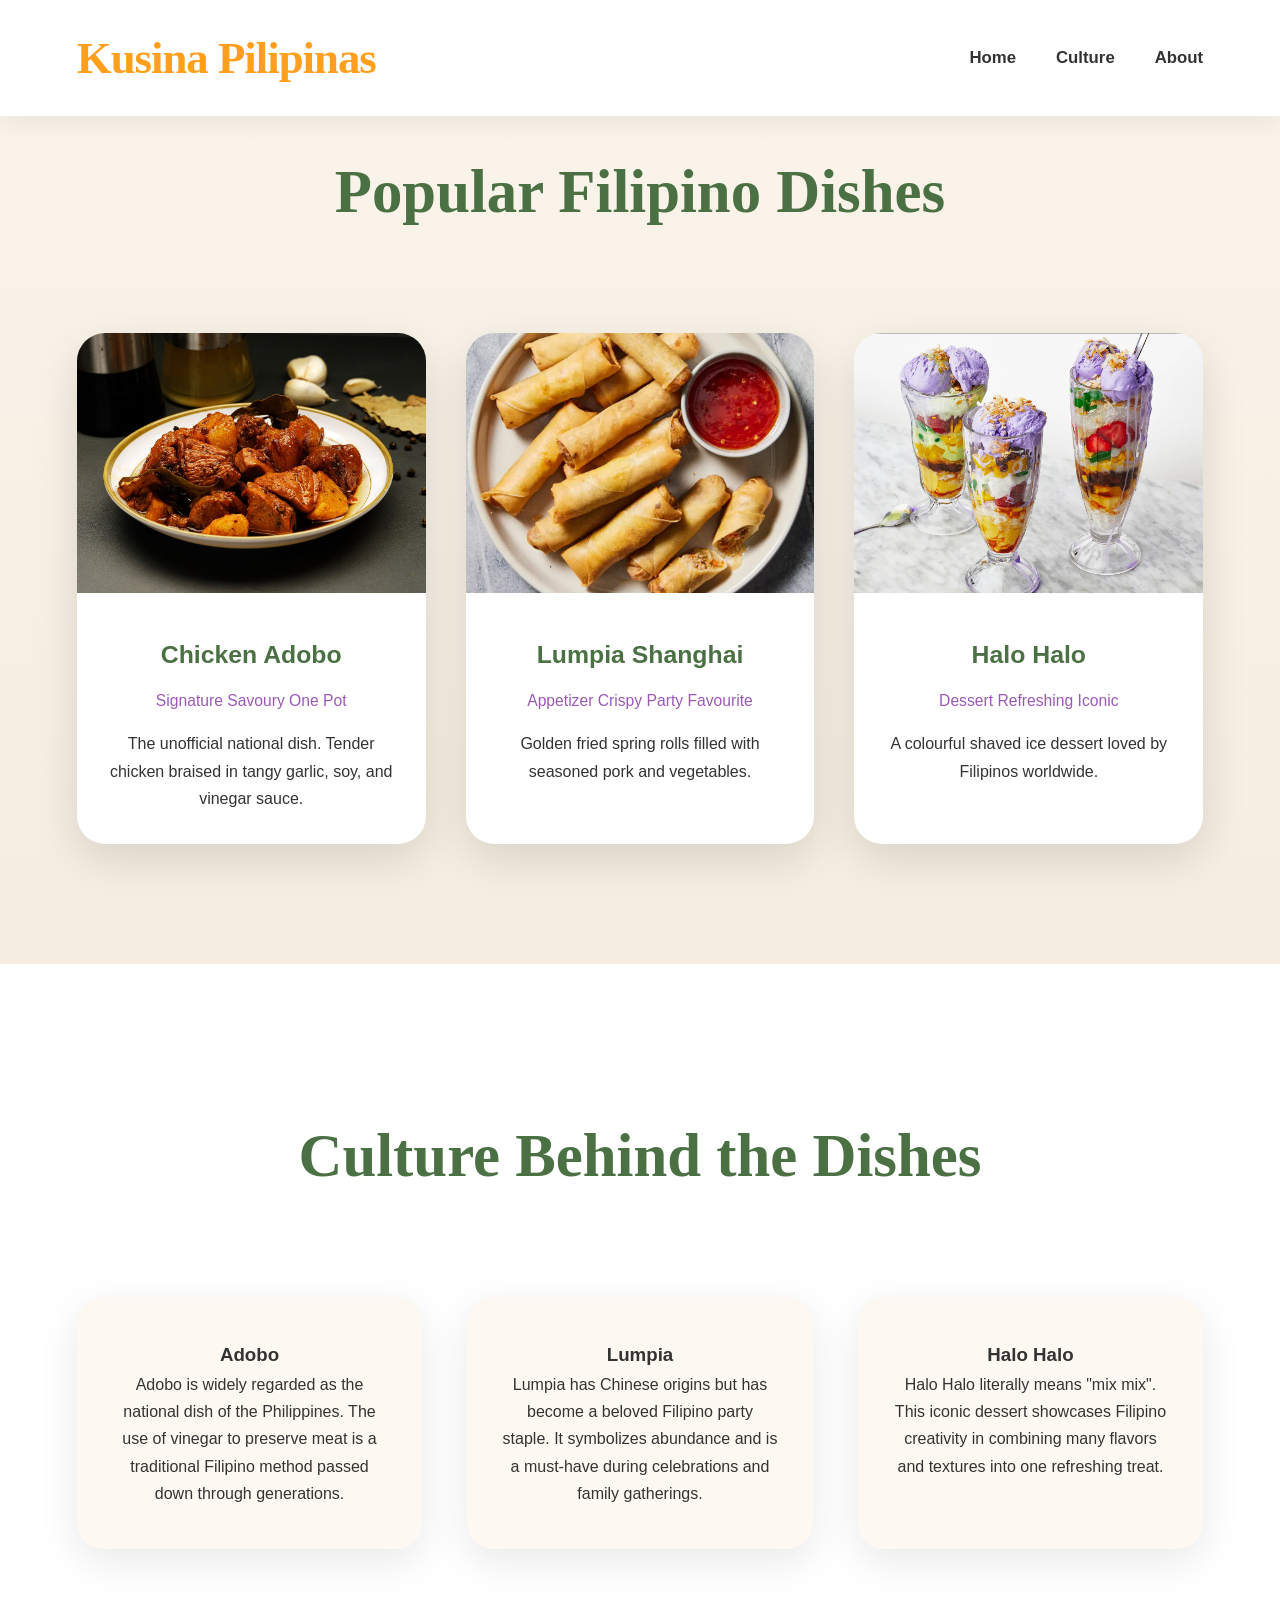
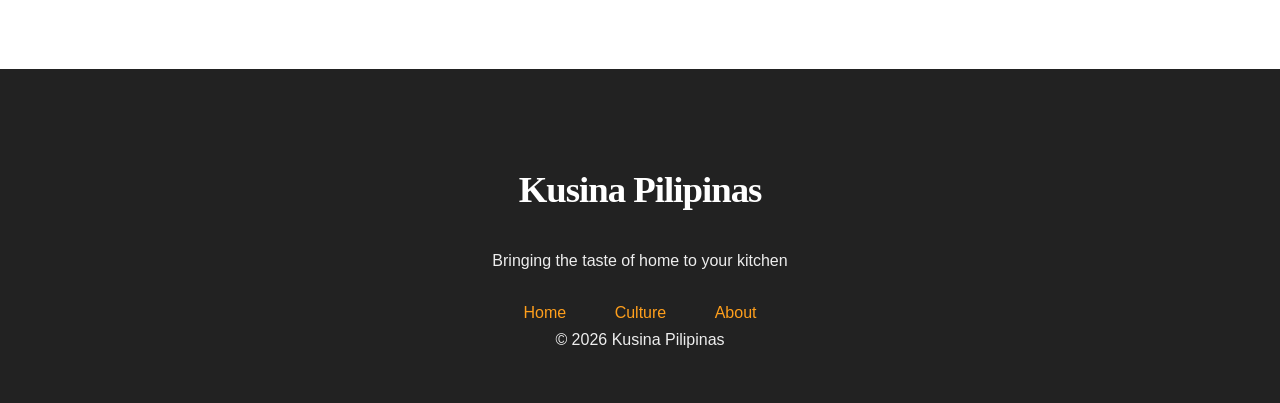
==== commit ad3299f7: "minor fixes index" ====
--- a/index.html
+++ b/index.html
@@ -5,10 +5,8 @@
   <meta name="viewport" content="width=device-width, initial-scale=1.0">
   <title>Kusina Pilipinas | Home</title>
   <link rel="stylesheet" href="styles.css">
-  <link href="https://fonts.googleapis.com/css2?family=Amatic+SC:wght@700&family=Quicksand:wght@500;600&family=Work+Sans:wght@400;500&display=swap" rel="stylesheet">
 </head>
 <body>
-
   <!-- Navigation -->
   <div class="nav">
     <a href="index.html" class="logo">Kusina Pilipinas</a>
@@ -24,14 +22,14 @@
   <!-- Popular Filipino Dishes -->
   <section id="recipes">
     <h2 class="section-title">Popular Filipino Dishes</h2>
-    
+   
     <div class="recipes-grid">
       <div class="recipe-card" onclick="openModal('adobo')">
         <img src="images/adoboe.png" alt="Chicken Adobo">
         <div class="recipe-info">
           <h3>Chicken Adobo</h3>
           <p class="tags">Signature Savoury One Pot</p>
-          <p>The unofficial national dish tender chicken braised in tangy garlic soy vinegar sauce.</p>
+          <p>The unofficial national dish. Tender chicken braised in tangy garlic, soy, and vinegar sauce.</p>
         </div>
       </div>
 
@@ -58,7 +56,7 @@
   <!-- Culture Behind the Dishes -->
   <section id="culture">
     <h2 class="section-title">Culture Behind the Dishes</h2>
-    
+   
     <div class="culture-grid">
       <div class="culture-card">
         <h3>Adobo</h3>
@@ -66,11 +64,11 @@
       </div>
       <div class="culture-card">
         <h3>Lumpia</h3>
-        <p>Lumpia has Chinese origins but has become a beloved Filipino party staple. It symbolizes abundance and is a must have during celebrations and family gatherings.</p>
+        <p>Lumpia has Chinese origins but has become a beloved Filipino party staple. It symbolizes abundance and is a must-have during celebrations and family gatherings.</p>
       </div>
       <div class="culture-card">
         <h3>Halo Halo</h3>
-        <p>Halo Halo literally means mix mix. This iconic dessert showcases the Filipino creativity in combining many flavors and textures into one refreshing treat.</p>
+        <p>Halo Halo literally means "mix mix". This iconic dessert showcases Filipino creativity in combining many flavors and textures into one refreshing treat.</p>
       </div>
     </div>
   </section>
@@ -78,16 +76,14 @@
   <!-- Modals -->
   <div id="adobo-modal" class="modal">
     <div class="modal-content">
-      <div class="modal-header">
-        <h2>Classic Chicken Adobo</h2>
-        <span class="close" onclick="closeModal('adobo-modal')">&times;</span>
-      </div>
+      <span class="close" onclick="closeModal('adobo-modal')">&times;</span>
       <div class="modal-body">
         <img src="images/adoboe.png" alt="Chicken Adobo">
+        <h2>Classic Chicken Adobo</h2>
         <h3>Ingredients (Serves 4-6)</h3>
         <ul>
           <li>1.5 kg chicken thighs and drumsticks</li>
-          <li>1 whole head garlic crushed</li>
+          <li>1 whole head garlic, crushed</li>
           <li>3/4 cup soy sauce</li>
           <li>1/2 cup white vinegar</li>
           <li>1 cup water</li>
@@ -97,7 +93,7 @@
         </ul>
         <h3>Steps</h3>
         <ol>
-          <li>Combine chicken garlic soy sauce vinegar water peppercorns and bay leaves. Marinate for at least 30 minutes.</li>
+          <li>Combine chicken, garlic, soy sauce, vinegar, water, peppercorns and bay leaves. Marinate for at least 30 minutes.</li>
           <li>Bring to a boil then simmer covered for 35-40 minutes until tender.</li>
           <li>Reduce sauce until thickened.</li>
           <li>Optional: Fry the chicken pieces for extra flavor and color.</li>
@@ -109,18 +105,16 @@
 
   <div id="lumpia-modal" class="modal">
     <div class="modal-content">
-      <div class="modal-header">
-        <h2>Lumpia Shanghai</h2>
-        <span class="close" onclick="closeModal('lumpia-modal')">&times;</span>
-      </div>
+      <span class="close" onclick="closeModal('lumpia-modal')">&times;</span>
       <div class="modal-body">
         <img src="images/lumpiang shanghai.png" alt="Lumpia Shanghai">
+        <h2>Lumpia Shanghai</h2>
         <h3>Ingredients (Makes ~40 pieces)</h3>
         <ul>
           <li>500g ground pork</li>
-          <li>1 carrot finely grated</li>
-          <li>1 onion finely chopped</li>
-          <li>5 cloves garlic minced</li>
+          <li>1 carrot, finely grated</li>
+          <li>1 onion, finely chopped</li>
+          <li>5 cloves garlic, minced</li>
           <li>2 eggs</li>
           <li>2 tbsp soy sauce</li>
           <li>Salt and pepper to taste</li>
@@ -140,33 +134,32 @@
 
   <div id="halohalo-modal" class="modal">
     <div class="modal-content">
-      <div class="modal-header">
-        <h2>Halo Halo</h2>
-        <span class="close" onclick="closeModal('halohalo-modal')">&times;</span>
-      </div>
+      <span class="close" onclick="closeModal('halohalo-modal')">&times;</span>
       <div class="modal-body">
         <img src="images/halo-halo.png" alt="Halo Halo">
+        <h2>Halo Halo</h2>
         <h3>Ingredients (Per Serving)</h3>
         <ul>
           <li>1 cup shaved ice</li>
           <li>Sweetened red beans and white beans</li>
           <li>Nata de coco and kaong</li>
-          <li>Ube halaya purple yam jam</li>
+          <li>Ube halaya (purple yam jam)</li>
           <li>Ube or mango ice cream</li>
-          <li>Sliced banana jackfruit and mango</li>
+          <li>Sliced banana, jackfruit and mango</li>
           <li>Evaporated milk</li>
         </ul>
         <h3>Steps</h3>
         <ol>
           <li>Layer beans and fruits at the bottom of a tall glass.</li>
           <li>Fill with shaved ice.</li>
-          <li>Top with ube halaya ice cream and drizzle generously with milk.</li>
+          <li>Top with ube halaya, ice cream and drizzle generously with milk.</li>
           <li>Mix everything together before eating. Enjoy!</li>
         </ol>
       </div>
     </div>
   </div>
 
+  <!-- Footer -->
   <footer>
     <a href="index.html" class="logo" style="color:white; font-size:2.3rem;">Kusina Pilipinas</a>
     <p style="margin:25px 0;">Bringing the taste of home to your kitchen</p>
@@ -204,22 +197,28 @@
     // Modal functions
     function openModal(dish) {
       const modal = document.getElementById(dish + '-modal');
-      modal.style.display = 'flex';
-      setTimeout(() => modal.classList.add('show'), 10);
+      if (modal) {
+        modal.style.display = 'flex';
+        setTimeout(() => modal.classList.add('show'), 10);
+      }
     }
 
     function closeModal(modalId) {
       const modal = document.getElementById(modalId);
-      modal.classList.remove('show');
-      setTimeout(() => {
-        modal.style.display = 'none';
-      }, 400);
+      if (modal) {
+        modal.classList.remove('show');
+        setTimeout(() => {
+          modal.style.display = 'none';
+        }, 400);
+      }
     }
 
-    // Event listeners
+    // Close modal when clicking outside
     document.querySelectorAll('.modal').forEach(modal => {
       modal.addEventListener('click', function(e) {
-        if (e.target === modal) closeModal(modal.id);
+        if (e.target === modal) {
+          closeModal(modal.id);
+        }
       });
     });
 
@@ -227,7 +226,6 @@
     window.addEventListener('load', () => {
       handleScrollAnimations();
     });
-
     window.addEventListener('scroll', handleScrollAnimations);
   </script>
 </body>
--- a/styles.css
+++ b/styles.css
@@ -4,9 +4,13 @@
   --pandan: #4A7043;
   --cream: #FFF8F0;
   --light: #FAF4EB;
-}
-
-* {
+  --text: #333;
+  --text-light: #555;
+}
+
+*,
+*::before,
+*::after {
   margin: 0;
   padding: 0;
   box-sizing: border-box;
@@ -18,7 +22,13 @@
   scroll-behavior: smooth;
 }
 
-/* Navigation */
+body {
+  font-family: 'Work Sans', sans-serif;
+  line-height: 1.7;
+  color: var(--text);
+}
+
+/* ====================== NAVIGATION ====================== */
 .nav {
   position: fixed;
   top: 0;
@@ -28,43 +38,48 @@
   display: flex;
   justify-content: space-between;
   align-items: center;
-  box-shadow: 0 4px 20px rgba(0, 0, 0, 0.08);
+  box-shadow: 0 4px 25px rgba(0, 0, 0, 0.08);
   z-index: 1000;
   transition: all 0.4s ease;
 }
 
 .logo {
   font-family: 'Amatic SC', cursive;
-  font-size: 2.5rem;
+  font-size: 2.8rem;
   color: var(--mango);
   font-weight: 700;
   text-decoration: none;
+  letter-spacing: -1px;
 }
 
 nav ul {
   list-style: none;
   display: flex;
-  gap: 35px;
+  gap: 40px;
 }
 
 nav a {
   font-family: 'Quicksand', sans-serif;
   text-decoration: none;
-  color: #333;
+  color: var(--text);
   font-weight: 600;
+  font-size: 1.05rem;
   transition: all 0.3s ease;
 }
 
 nav a:hover {
   color: var(--ube);
-}
-
-/* Sections */
+  transform: translateY(-2px);
+}
+
+/* ====================== SECTIONS ====================== */
 section {
   padding: 140px 6% 120px;
   opacity: 0;
   transform: translateY(60px);
   transition: all 0.9s cubic-bezier(0.25, 0.1, 0.25, 1);
+  position: relative;
+  scroll-margin-top: 110px;     /* Fix for navbar overlap when scrolling */
 }
 
 section.visible {
@@ -72,7 +87,7 @@
   transform: translateY(0);
 }
 
-/* Recipes Section with subtle background */
+/* Recipes Section */
 #recipes {
   background: linear-gradient(to bottom, var(--light), #f5ede0);
   position: relative;
@@ -90,8 +105,8 @@
   z-index: 0;
 }
 
-/* Culture Section */
-#culture {
+/* Culture & About */
+#culture, #about {
   background: white;
 }
 
@@ -99,18 +114,18 @@
 .section-title {
   font-family: 'Amatic SC', cursive;
   text-align: center;
-  font-size: 3.6rem;
+  font-size: 3.8rem;
   color: var(--pandan);
   margin-bottom: 90px;
   position: relative;
   z-index: 1;
 }
 
-/* Recipe Cards */
+/* Recipe Cards - Improved Responsiveness */
 .recipes-grid {
   display: grid;
-  grid-template-columns: repeat(auto-fit, minmax(380px, 1fr));
-  gap: 50px;
+  grid-template-columns: repeat(auto-fit, minmax(340px, 1fr));
+  gap: 40px;
   max-width: 1320px;
   margin: 0 auto;
   position: relative;
@@ -139,7 +154,7 @@
 
 .recipe-card img {
   width: 100%;
-  height: 285px;
+  height: 260px;
   object-fit: cover;
   transition: transform 0.7s ease;
 }
@@ -189,15 +204,38 @@
   transform: translateY(-12px);
 }
 
-/* About */
+/* About Content */
 .about-content {
   max-width: 880px;
   margin: 0 auto;
   text-align: center;
-  font-family: 'Work Sans', sans-serif;
-  font-size: 1.22rem;
-  line-height: 1.9;
+  font-size: 1.18rem;
+  line-height: 1.85;
   color: #444;
+}
+
+.about-content p {
+  margin-bottom: 28px;
+}
+
+.about-content strong {
+  color: var(--pandan);
+}
+
+.about-highlight {
+  background: var(--cream);
+  padding: 45px 40px;
+  border-radius: 24px;
+  margin: 50px 0;
+  text-align: center;
+  box-shadow: 0 10px 30px rgba(0, 0, 0, 0.06);
+}
+
+.about-highlight h3 {
+  font-family: 'Amatic SC', cursive;
+  font-size: 2.6rem;
+  color: var(--pandan);
+  margin-bottom: 18px;
 }
 
 /* Footer */
@@ -242,6 +280,7 @@
   box-shadow: 0 30px 80px rgba(0,0,0,0.35);
   transform: scale(0.9);
   transition: transform 0.4s cubic-bezier(0.34, 1.56, 0.64, 1);
+  position: relative;
 }
 
 .modal.show .modal-content {
@@ -252,12 +291,68 @@
   position: absolute;
   top: 22px;
   right: 28px;
-  font-size: 2.6rem;
+  font-size: 2.8rem;
   cursor: pointer;
   color: #555;
   transition: color 0.3s;
+  z-index: 10;
 }
 
 .close:hover {
   color: var(--ube);
-}+}
+
+.modal-body {
+  padding: 20px 40px 40px;
+}
+
+.modal-body img {
+  width: 100%;
+  border-radius: 16px;
+  margin-bottom: 25px;
+}
+
+.modal-body h3 {
+  color: var(--pandan);
+  margin: 25px 0 15px;
+  font-family: 'Quicksand', sans-serif;
+}
+
+.modal-body ul, .modal-body ol {
+  text-align: left;
+  max-width: 620px;
+  margin: 0 auto 20px;
+}
+
+.modal-body li {
+  margin-bottom: 10px;
+  line-height: 1.6;
+}
+
+/* Mobile Responsiveness */
+@media (max-width: 768px) {
+  .nav {
+    padding: 16px 5%;
+  }
+  
+  .logo {
+    font-size: 2.4rem;
+  }
+  
+  .section-title {
+    font-size: 3.2rem;
+    margin-bottom: 60px;
+  }
+  
+  section {
+    padding: 110px 5% 80px;
+  }
+  
+  .recipes-grid {
+    gap: 30px;
+  }
+  
+  .recipe-card img {
+    height: 220px;
+  }
+} 
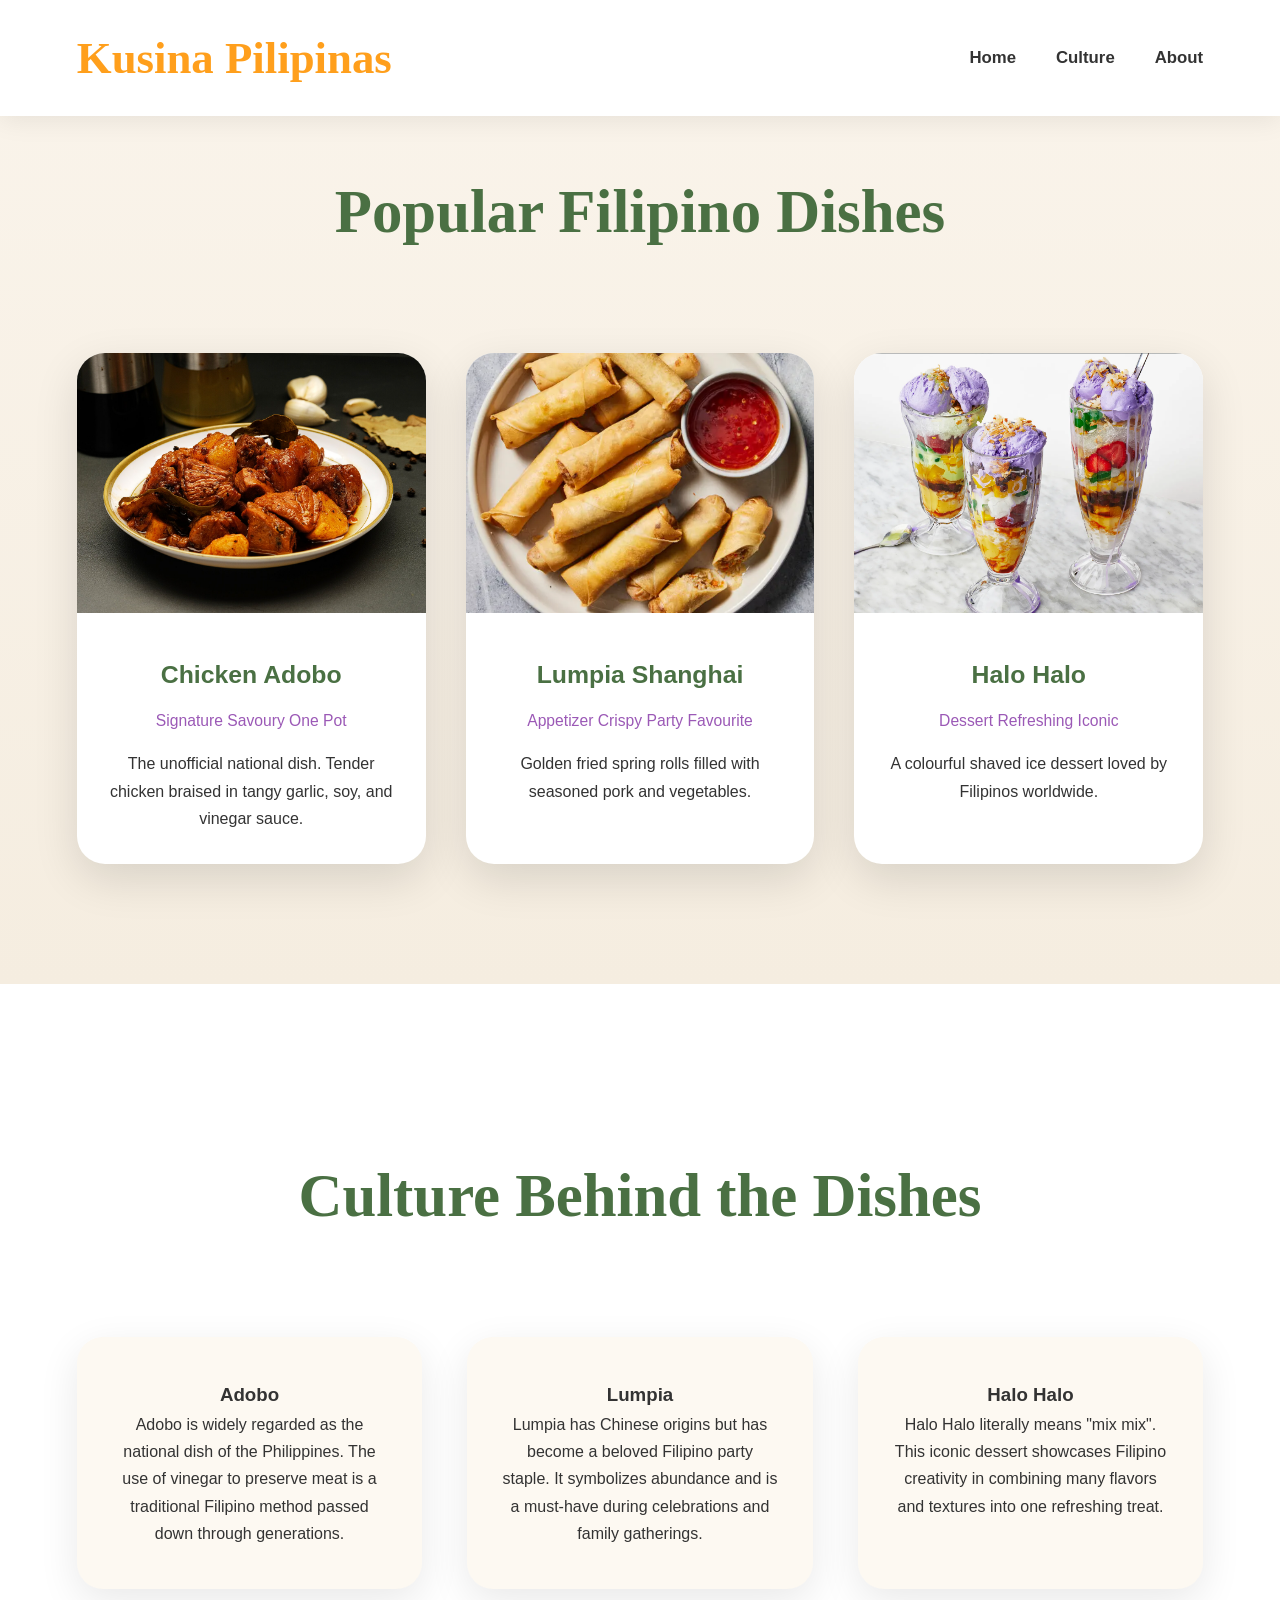
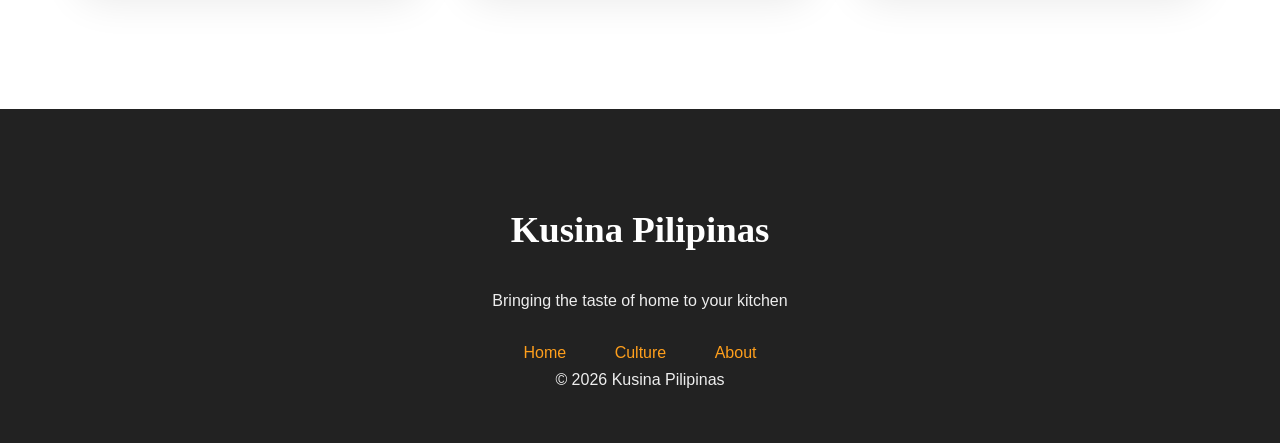
==== commit 2cc57dba: "minor annoying bugs fixed" ====
--- a/index.html
+++ b/index.html
@@ -187,9 +187,7 @@
       cards.forEach((card, index) => {
         const rect = card.getBoundingClientRect();
         if (rect.top < window.innerHeight * 0.85) {
-          setTimeout(() => {
-            card.classList.add('visible');
-          }, index * 180);
+          setTimeout(() => card.classList.add('visible'), index * 180);
         }
       });
     }
@@ -207,25 +205,19 @@
       const modal = document.getElementById(modalId);
       if (modal) {
         modal.classList.remove('show');
-        setTimeout(() => {
-          modal.style.display = 'none';
-        }, 400);
+        setTimeout(() => modal.style.display = 'none', 400);
       }
     }
 
-    // Close modal when clicking outside
+    // Close modal when clicking outside content
     document.querySelectorAll('.modal').forEach(modal => {
       modal.addEventListener('click', function(e) {
-        if (e.target === modal) {
-          closeModal(modal.id);
-        }
+        if (e.target === modal) closeModal(modal.id);
       });
     });
 
     // Initialize
-    window.addEventListener('load', () => {
-      handleScrollAnimations();
-    });
+    window.addEventListener('load', handleScrollAnimations);
     window.addEventListener('scroll', handleScrollAnimations);
   </script>
 </body>
--- a/styles.css
+++ b/styles.css
@@ -49,7 +49,6 @@
   color: var(--mango);
   font-weight: 700;
   text-decoration: none;
-  letter-spacing: -1px;
 }
 
 nav ul {
@@ -74,12 +73,11 @@
 
 /* ====================== SECTIONS ====================== */
 section {
-  padding: 140px 6% 120px;
+  padding: 160px 6% 120px;     /* Increased top padding */
   opacity: 0;
   transform: translateY(60px);
   transition: all 0.9s cubic-bezier(0.25, 0.1, 0.25, 1);
-  position: relative;
-  scroll-margin-top: 110px;     /* Fix for navbar overlap when scrolling */
+  scroll-margin-top: 140px;    /* Important fix for smooth scrolling */
 }
 
 section.visible {
@@ -121,7 +119,7 @@
   z-index: 1;
 }
 
-/* Recipe Cards - Improved Responsiveness */
+/* Recipe Cards */
 .recipes-grid {
   display: grid;
   grid-template-columns: repeat(auto-fit, minmax(340px, 1fr));
@@ -303,7 +301,7 @@
 }
 
 .modal-body {
-  padding: 20px 40px 40px;
+  padding: 30px 40px 40px;
 }
 
 .modal-body img {
@@ -312,6 +310,11 @@
   margin-bottom: 25px;
 }
 
+.modal-body h2 {
+  color: var(--pandan);
+  margin-bottom: 20px;
+}
+
 .modal-body h3 {
   color: var(--pandan);
   margin: 25px 0 15px;
@@ -329,7 +332,7 @@
   line-height: 1.6;
 }
 
-/* Mobile Responsiveness */
+/* ====================== RESPONSIVE DESIGN ====================== */
 @media (max-width: 768px) {
   .nav {
     padding: 16px 5%;
@@ -345,14 +348,20 @@
   }
   
   section {
-    padding: 110px 5% 80px;
+    padding: 120px 5% 80px;
+    scroll-margin-top: 110px;
   }
   
   .recipes-grid {
+    grid-template-columns: repeat(auto-fit, minmax(300px, 1fr));
     gap: 30px;
   }
   
   .recipe-card img {
     height: 220px;
   }
-} +  
+  .recipe-info {
+    padding: 28px 20px;
+  }
+}
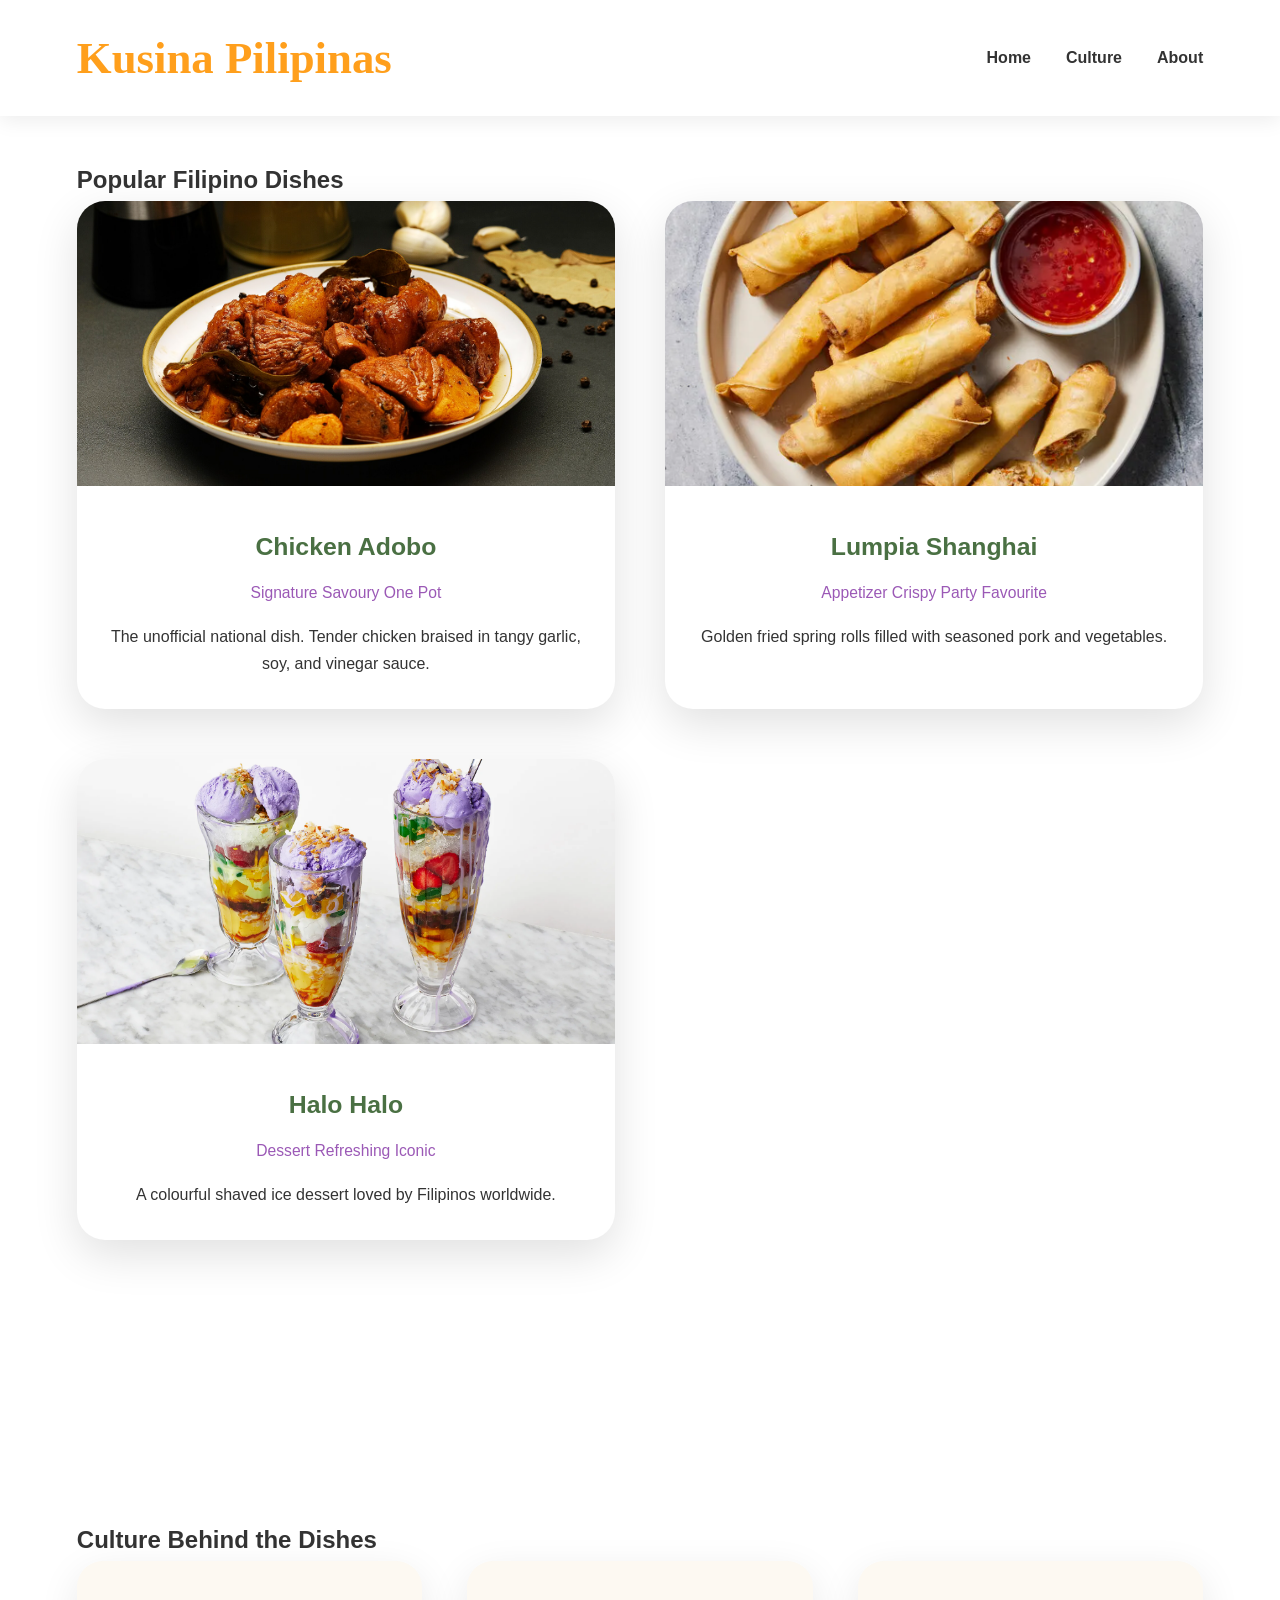
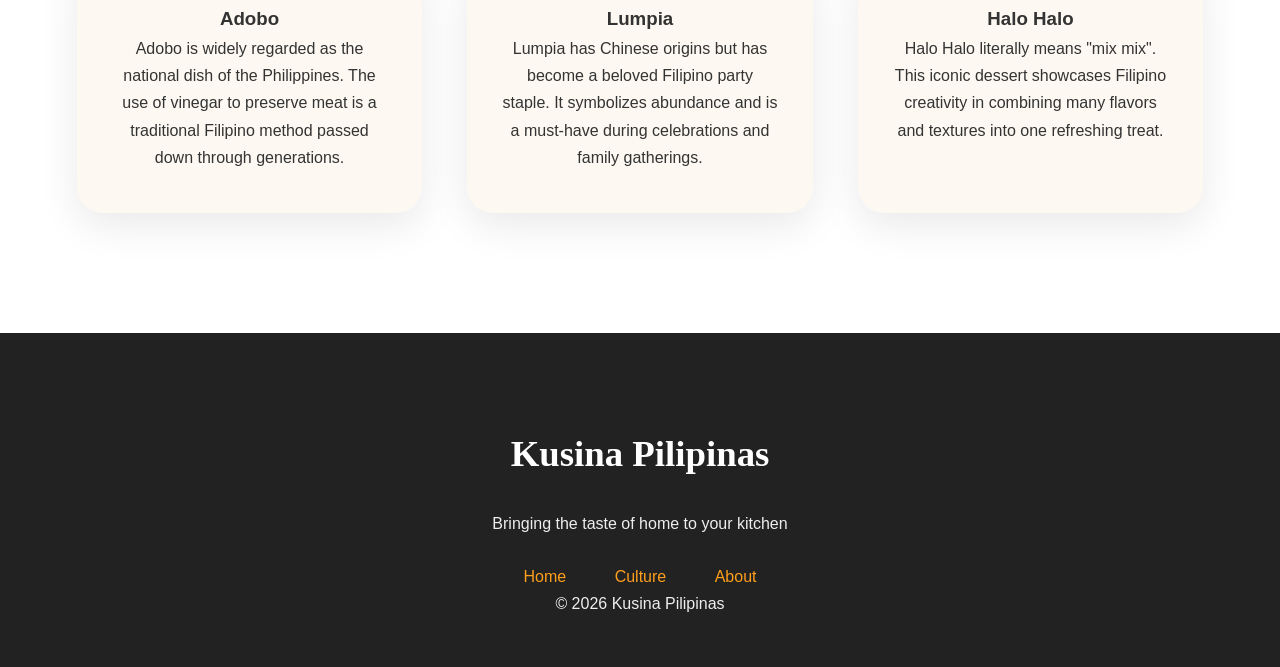
==== commit 0ff7e283: "fixed a bit of bugs" ====
--- a/index.html
+++ b/index.html
@@ -209,14 +209,12 @@
       }
     }
 
-    // Close modal when clicking outside content
     document.querySelectorAll('.modal').forEach(modal => {
       modal.addEventListener('click', function(e) {
         if (e.target === modal) closeModal(modal.id);
       });
     });
 
-    // Initialize
     window.addEventListener('load', handleScrollAnimations);
     window.addEventListener('scroll', handleScrollAnimations);
   </script>
--- a/styles.css
+++ b/styles.css
@@ -4,13 +4,9 @@
   --pandan: #4A7043;
   --cream: #FFF8F0;
   --light: #FAF4EB;
-  --text: #333;
-  --text-light: #555;
-}
-
-*,
-*::before,
-*::after {
+}
+
+* {
   margin: 0;
   padding: 0;
   box-sizing: border-box;
@@ -25,10 +21,10 @@
 body {
   font-family: 'Work Sans', sans-serif;
   line-height: 1.7;
-  color: var(--text);
-}
-
-/* ====================== NAVIGATION ====================== */
+  color: #333;
+}
+
+/* Navigation */
 .nav {
   position: fixed;
   top: 0;
@@ -38,7 +34,7 @@
   display: flex;
   justify-content: space-between;
   align-items: center;
-  box-shadow: 0 4px 25px rgba(0, 0, 0, 0.08);
+  box-shadow: 0 4px 20px rgba(0, 0, 0, 0.08);
   z-index: 1000;
   transition: all 0.4s ease;
 }
@@ -54,30 +50,28 @@
 nav ul {
   list-style: none;
   display: flex;
-  gap: 40px;
+  gap: 35px;
 }
 
 nav a {
   font-family: 'Quicksand', sans-serif;
   text-decoration: none;
-  color: var(--text);
+  color: #333;
   font-weight: 600;
-  font-size: 1.05rem;
   transition: all 0.3s ease;
 }
 
 nav a:hover {
   color: var(--ube);
-  transform: translateY(-2px);
-}
-
-/* ====================== SECTIONS ====================== */
+}
+
+/* Sections */
 section {
-  padding: 160px 6% 120px;     /* Increased top padding */
+  padding: 160px 6% 120px;
   opacity: 0;
   transform: translateY(60px);
   transition: all 0.9s cubic-bezier(0.25, 0.1, 0.25, 1);
-  scroll-margin-top: 140px;    /* Important fix for smooth scrolling */
+  scroll-margin-top: 140px;
 }
 
 section.visible {
@@ -85,49 +79,13 @@
   transform: translateY(0);
 }
 
-/* Recipes Section */
-#recipes {
-  background: linear-gradient(to bottom, var(--light), #f5ede0);
-  position: relative;
-}
-
-#recipes::before {
-  content: '';
-  position: absolute;
-  top: 0;
-  left: 0;
-  right: 0;
-  bottom: 0;
-  background: url('https://source.unsplash.com/1600x900/?tropical,leaf,philippines') center/cover no-repeat;
-  opacity: 0.06;
-  z-index: 0;
-}
-
-/* Culture & About */
-#culture, #about {
-  background: white;
-}
-
-/* Titles */
-.section-title {
-  font-family: 'Amatic SC', cursive;
-  text-align: center;
-  font-size: 3.8rem;
-  color: var(--pandan);
-  margin-bottom: 90px;
-  position: relative;
-  z-index: 1;
-}
-
 /* Recipe Cards */
 .recipes-grid {
   display: grid;
-  grid-template-columns: repeat(auto-fit, minmax(340px, 1fr));
-  gap: 40px;
+  grid-template-columns: repeat(auto-fit, minmax(380px, 1fr));
+  gap: 50px;
   max-width: 1320px;
   margin: 0 auto;
-  position: relative;
-  z-index: 1;
 }
 
 .recipe-card {
@@ -152,7 +110,7 @@
 
 .recipe-card img {
   width: 100%;
-  height: 260px;
+  height: 285px;
   object-fit: cover;
   transition: transform 0.7s ease;
 }
@@ -207,33 +165,10 @@
   max-width: 880px;
   margin: 0 auto;
   text-align: center;
-  font-size: 1.18rem;
-  line-height: 1.85;
+  font-family: 'Work Sans', sans-serif;
+  font-size: 1.22rem;
+  line-height: 1.9;
   color: #444;
-}
-
-.about-content p {
-  margin-bottom: 28px;
-}
-
-.about-content strong {
-  color: var(--pandan);
-}
-
-.about-highlight {
-  background: var(--cream);
-  padding: 45px 40px;
-  border-radius: 24px;
-  margin: 50px 0;
-  text-align: center;
-  box-shadow: 0 10px 30px rgba(0, 0, 0, 0.06);
-}
-
-.about-highlight h3 {
-  font-family: 'Amatic SC', cursive;
-  font-size: 2.6rem;
-  color: var(--pandan);
-  margin-bottom: 18px;
 }
 
 /* Footer */
@@ -251,7 +186,7 @@
   font-weight: 500;
 }
 
-/* Modal */
+/* ====================== MODAL - SCROLLABLE ====================== */
 .modal {
   display: none;
   position: fixed;
@@ -266,6 +201,7 @@
 }
 
 .modal.show {
+  display: flex;
   opacity: 1;
 }
 
@@ -273,12 +209,14 @@
   background: white;
   max-width: 760px;
   width: 100%;
+  max-height: 92vh;
   border-radius: 28px;
   overflow: hidden;
   box-shadow: 0 30px 80px rgba(0,0,0,0.35);
   transform: scale(0.9);
   transition: transform 0.4s cubic-bezier(0.34, 1.56, 0.64, 1);
-  position: relative;
+  display: flex;
+  flex-direction: column;
 }
 
 .modal.show .modal-content {
@@ -289,11 +227,10 @@
   position: absolute;
   top: 22px;
   right: 28px;
-  font-size: 2.8rem;
+  font-size: 2.6rem;
   cursor: pointer;
   color: #555;
   transition: color 0.3s;
-  z-index: 10;
 }
 
 .close:hover {
@@ -301,7 +238,10 @@
 }
 
 .modal-body {
-  padding: 30px 40px 40px;
+  padding: 30px 40px;
+  overflow-y: auto;
+  flex: 1;
+  -webkit-overflow-scrolling: touch;
 }
 
 .modal-body img {
@@ -332,36 +272,19 @@
   line-height: 1.6;
 }
 
-/* ====================== RESPONSIVE DESIGN ====================== */
+/* Mobile */
 @media (max-width: 768px) {
-  .nav {
-    padding: 16px 5%;
-  }
-  
-  .logo {
-    font-size: 2.4rem;
-  }
-  
-  .section-title {
-    font-size: 3.2rem;
-    margin-bottom: 60px;
-  }
-  
   section {
     padding: 120px 5% 80px;
     scroll-margin-top: 110px;
   }
   
   .recipes-grid {
-    grid-template-columns: repeat(auto-fit, minmax(300px, 1fr));
-    gap: 30px;
+    grid-template-columns: repeat(auto-fit, minmax(320px, 1fr));
+    gap: 35px;
   }
   
   .recipe-card img {
-    height: 220px;
-  }
-  
-  .recipe-info {
-    padding: 28px 20px;
+    height: 240px;
   }
 }
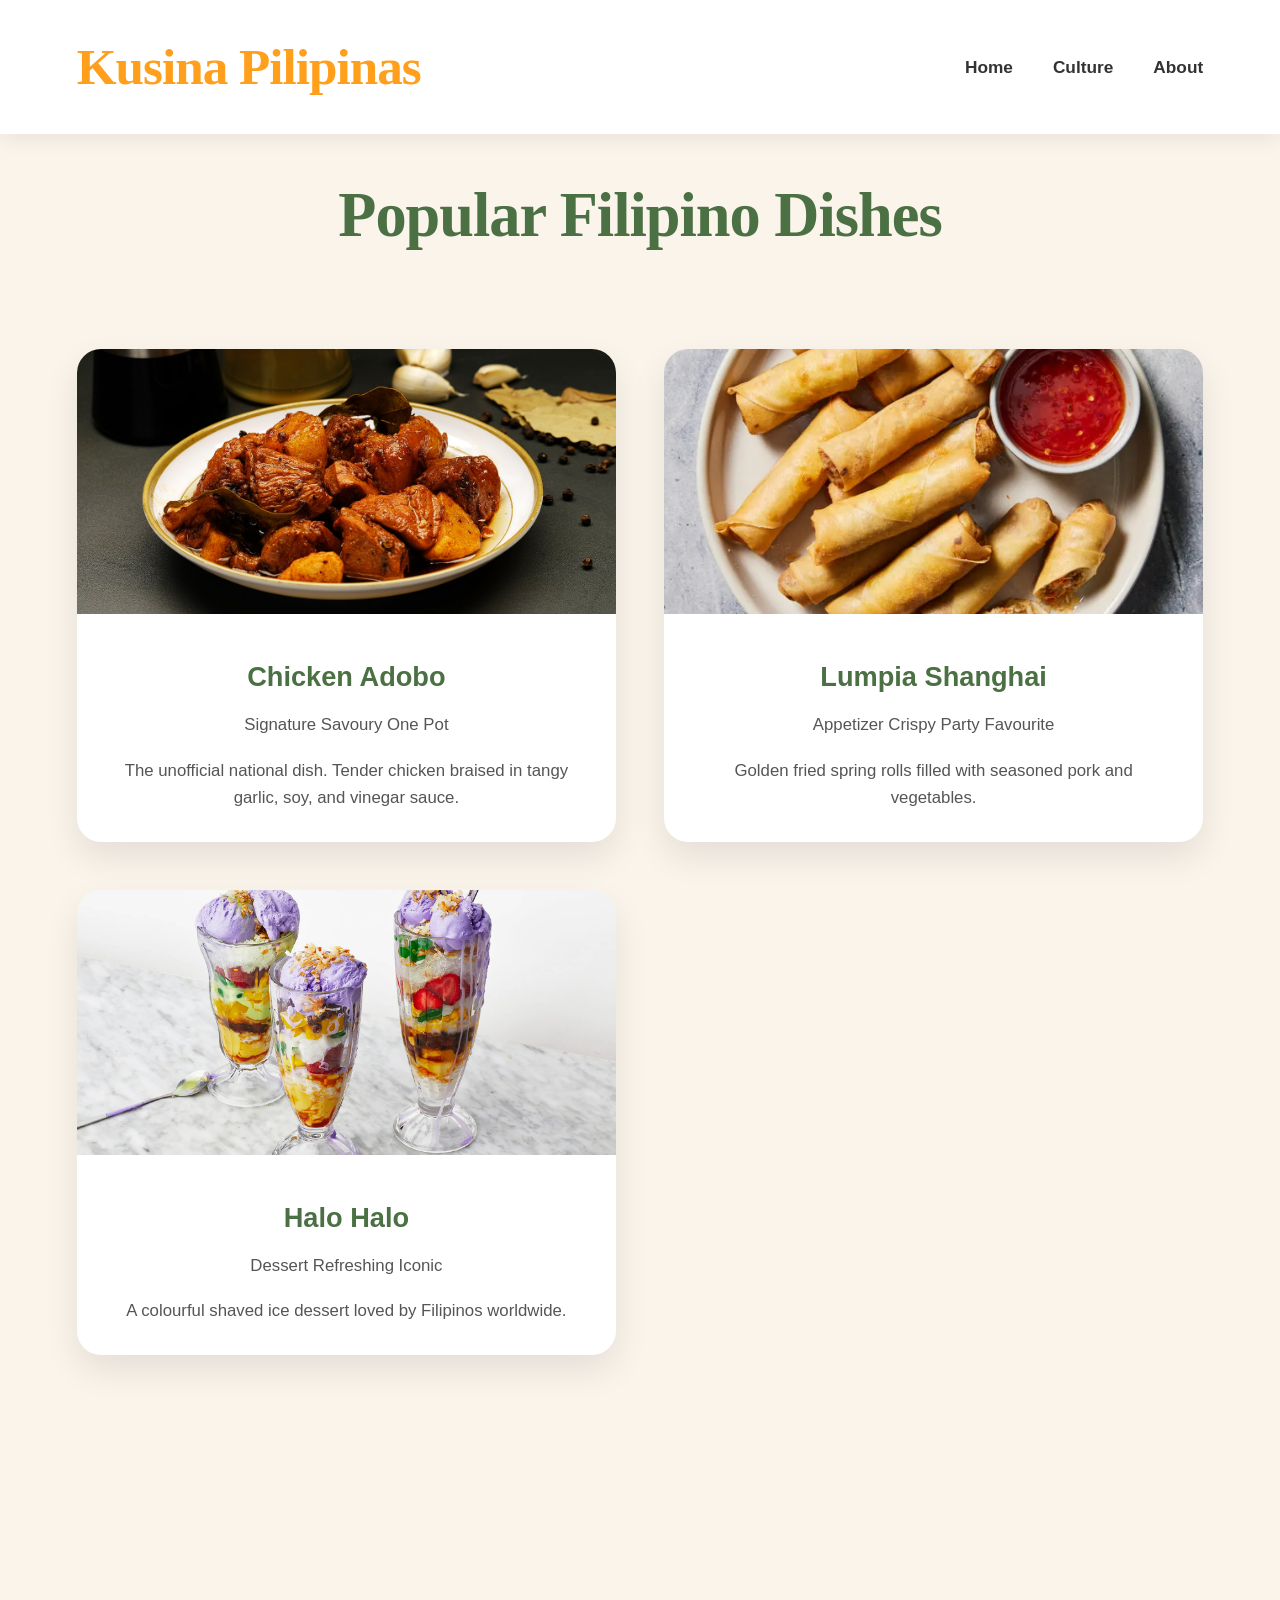
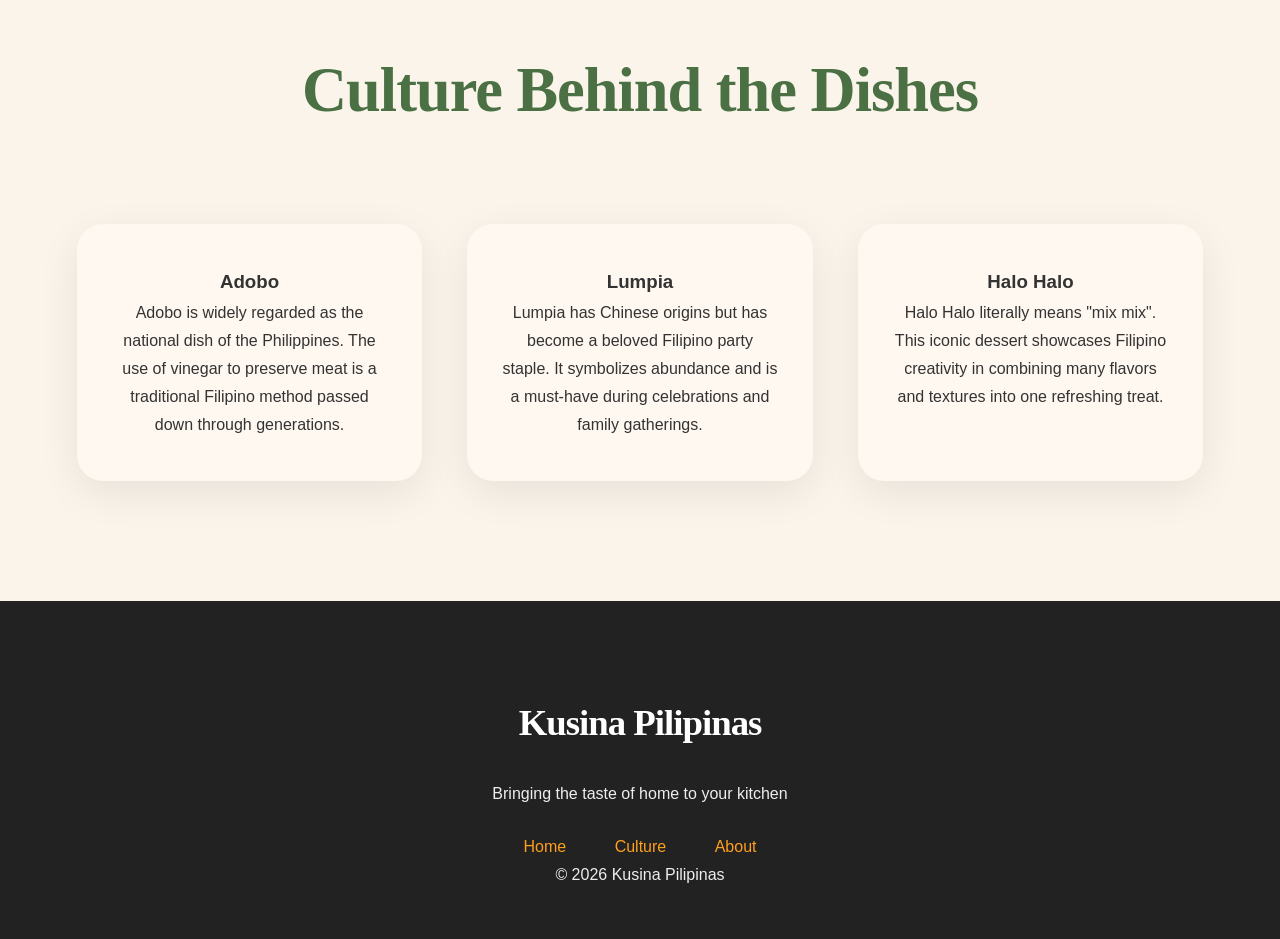
==== commit ae1761ee: "last fix" ====
--- a/index.html
+++ b/index.html
@@ -172,14 +172,14 @@
   </footer>
 
   <script>
-    // Scroll animations
+    // Scroll Animations
     function handleScrollAnimations() {
       const sections = document.querySelectorAll('section');
       const cards = document.querySelectorAll('.recipe-card');
 
       sections.forEach(section => {
         const rect = section.getBoundingClientRect();
-        if (rect.top < window.innerHeight * 0.8) {
+        if (rect.top < window.innerHeight * 0.75) {
           section.classList.add('visible');
         }
       });
@@ -187,12 +187,30 @@
       cards.forEach((card, index) => {
         const rect = card.getBoundingClientRect();
         if (rect.top < window.innerHeight * 0.85) {
-          setTimeout(() => card.classList.add('visible'), index * 180);
+          setTimeout(() => {
+            card.classList.add('visible');
+          }, index * 150);
         }
       });
     }
 
-    // Modal functions
+    // Strong Click Animation for Recipe Cards
+    function addCardClickAnimation() {
+      document.querySelectorAll('.recipe-card').forEach(card => {
+        card.addEventListener('mousedown', () => {
+          card.style.transition = 'transform 0.1s ease';
+          card.style.transform = 'scale(0.93)';
+        });
+        card.addEventListener('mouseup', () => {
+          card.style.transform = '';
+        });
+        card.addEventListener('mouseleave', () => {
+          card.style.transform = '';
+        });
+      });
+    }
+
+    // Modal Functions
     function openModal(dish) {
       const modal = document.getElementById(dish + '-modal');
       if (modal) {
@@ -205,17 +223,22 @@
       const modal = document.getElementById(modalId);
       if (modal) {
         modal.classList.remove('show');
-        setTimeout(() => modal.style.display = 'none', 400);
+        setTimeout(() => modal.style.display = 'none', 300);
       }
     }
 
+    // Close modal when clicking outside
     document.querySelectorAll('.modal').forEach(modal => {
       modal.addEventListener('click', function(e) {
         if (e.target === modal) closeModal(modal.id);
       });
     });
 
-    window.addEventListener('load', handleScrollAnimations);
+    // Initialize everything
+    window.addEventListener('load', () => {
+      handleScrollAnimations();
+      addCardClickAnimation();
+    });
     window.addEventListener('scroll', handleScrollAnimations);
   </script>
 </body>
--- a/styles.css
+++ b/styles.css
@@ -12,7 +12,7 @@
   box-sizing: border-box;
 }
 
-@import url('https://fonts.googleapis.com/css2?family=Amatic+SC:wght@700&family=Quicksand:wght@500;600&family=Work+Sans:wght@400;500&display=swap');
+@import url('https://fonts.googleapis.com/css2?family=Amatic+SC:wght@400;700&family=Quicksand:wght@500;600&family=Work+Sans:wght@400;500&display=swap');
 
 html {
   scroll-behavior: smooth;
@@ -20,8 +20,9 @@
 
 body {
   font-family: 'Work Sans', sans-serif;
-  line-height: 1.7;
+  line-height: 1.75;
   color: #333;
+  background: var(--light);
 }
 
 /* Navigation */
@@ -30,27 +31,27 @@
   top: 0;
   width: 100%;
   background: rgba(255, 255, 255, 0.98);
-  padding: 20px 6%;
+  padding: 22px 6%;
   display: flex;
   justify-content: space-between;
   align-items: center;
   box-shadow: 0 4px 20px rgba(0, 0, 0, 0.08);
   z-index: 1000;
-  transition: all 0.4s ease;
 }
 
 .logo {
   font-family: 'Amatic SC', cursive;
-  font-size: 2.8rem;
+  font-size: 3.2rem;
+  font-weight: 700;
   color: var(--mango);
-  font-weight: 700;
   text-decoration: none;
+  letter-spacing: -1px;
 }
 
 nav ul {
   list-style: none;
   display: flex;
-  gap: 35px;
+  gap: 40px;
 }
 
 nav a {
@@ -58,6 +59,7 @@
   text-decoration: none;
   color: #333;
   font-weight: 600;
+  font-size: 1.08rem;
   transition: all 0.3s ease;
 }
 
@@ -79,23 +81,34 @@
   transform: translateY(0);
 }
 
+.section-title {
+  font-family: 'Amatic SC', cursive;
+  text-align: center;
+  font-size: 3.9rem;
+  font-weight: 700;
+  color: var(--pandan);
+  margin-bottom: 80px;
+  letter-spacing: -1px;
+}
+
 /* Recipe Cards */
 .recipes-grid {
   display: grid;
-  grid-template-columns: repeat(auto-fit, minmax(380px, 1fr));
-  gap: 50px;
+  grid-template-columns: repeat(auto-fit, minmax(360px, 1fr));
+  gap: 48px;
   max-width: 1320px;
   margin: 0 auto;
 }
 
 .recipe-card {
   background: white;
-  border-radius: 28px;
+  border-radius: 24px;
   overflow: hidden;
-  box-shadow: 0 15px 45px rgba(0, 0, 0, 0.12);
-  transition: all 0.6s ease;
+  box-shadow: 0 15px 35px rgba(0, 0, 0, 0.09);
+  transition: all 0.4s cubic-bezier(0.4, 0, 0.2, 1);
   opacity: 0;
   transform: translateY(40px);
+  cursor: pointer;
 }
 
 .recipe-card.visible {
@@ -103,39 +116,45 @@
   transform: translateY(0);
 }
 
+.recipe-card:active {
+  transform: scale(0.93) translateY(6px) !important;
+}
+
 .recipe-card:hover {
-  transform: translateY(-22px);
-  box-shadow: 0 35px 70px rgba(0, 0, 0, 0.18);
+  transform: translateY(-12px);
+  box-shadow: 0 25px 50px rgba(0, 0, 0, 0.14);
 }
 
 .recipe-card img {
   width: 100%;
-  height: 285px;
+  height: 265px;
   object-fit: cover;
-  transition: transform 0.7s ease;
-}
-
-.recipe-card:hover img {
-  transform: scale(1.08);
 }
 
 .recipe-info {
-  padding: 32px 28px;
+  padding: 30px 26px;
   text-align: center;
 }
 
 .recipe-info h3 {
   font-family: 'Quicksand', sans-serif;
   color: var(--pandan);
-  margin-bottom: 12px;
-  font-size: 1.55rem;
+  font-size: 1.7rem;
+  font-weight: 600;
+  margin-bottom: 10px;
 }
 
 .tags {
   color: var(--ube);
-  font-size: 0.98rem;
-  margin-bottom: 16px;
+  font-size: 1rem;
   font-weight: 500;
+  margin-bottom: 18px;
+}
+
+.recipe-info p {
+  color: #555;
+  font-size: 1.05rem;
+  line-height: 1.65;
 }
 
 /* Culture Cards */
@@ -148,45 +167,56 @@
 }
 
 .culture-card {
-  background: #fdf9f2;
+  background: var(--cream);
   padding: 42px 34px;
   border-radius: 26px;
-  box-shadow: 0 12px 40px rgba(0, 0, 0, 0.09);
+  box-shadow: 0 12px 40px rgba(0, 0, 0, 0.08);
   text-align: center;
   transition: all 0.5s ease;
 }
 
 .culture-card:hover {
-  transform: translateY(-12px);
-}
-
-/* About Content */
+  transform: translateY(-10px);
+}
+
+/* ====================== ABOUT PAGE ====================== */
+#about {
+  background: var(--light);
+}
+
 .about-content {
   max-width: 880px;
   margin: 0 auto;
   text-align: center;
-  font-family: 'Work Sans', sans-serif;
   font-size: 1.22rem;
   line-height: 1.9;
   color: #444;
 }
 
-/* Footer */
-footer {
-  background: #222;
-  color: #eee;
-  text-align: center;
-  padding: 90px 20px 50px;
-}
-
-.footer-links a {
-  color: var(--mango);
-  margin: 0 22px;
-  text-decoration: none;
-  font-weight: 500;
-}
-
-/* ====================== MODAL - SCROLLABLE ====================== */
+.about-content p {
+  margin-bottom: 28px;
+}
+
+.about-content strong {
+  color: var(--pandan);
+}
+
+.about-highlight {
+  background: var(--cream);
+  padding: 50px 40px;
+  border-radius: 24px;
+  margin: 60px 0;
+  box-shadow: 0 10px 30px rgba(0, 0, 0, 0.06);
+}
+
+.about-highlight h3 {
+  font-family: 'Amatic SC', cursive;
+  font-size: 2.8rem;
+  color: var(--pandan);
+  margin-bottom: 20px;
+}
+
+/* Modal */
 .modal {
   display: none;
   position: fixed;
@@ -196,13 +226,10 @@
   align-items: center;
   justify-content: center;
   padding: 20px;
-  opacity: 0;
-  transition: opacity 0.4s ease;
 }
 
 .modal.show {
   display: flex;
-  opacity: 1;
 }
 
 .modal-content {
@@ -213,78 +240,90 @@
   border-radius: 28px;
   overflow: hidden;
   box-shadow: 0 30px 80px rgba(0,0,0,0.35);
-  transform: scale(0.9);
-  transition: transform 0.4s cubic-bezier(0.34, 1.56, 0.64, 1);
   display: flex;
   flex-direction: column;
 }
 
-.modal.show .modal-content {
-  transform: scale(1);
+.modal-body {
+  padding: 30px 40px;
+  overflow-y: auto;
+  flex: 1;
+}
+
+.modal-body img {
+  width: 100%;
+  border-radius: 16px;
+  margin-bottom: 25px;
+}
+
+.modal-body h2 {
+  font-family: 'Amatic SC', cursive;
+  font-size: 2.6rem;
+  color: var(--pandan);
+  margin-bottom: 20px;
+}
+
+.modal-body h3 {
+  font-family: 'Quicksand', sans-serif;
+  color: var(--pandan);
+  font-weight: 600;
+  margin: 25px 0 15px;
+}
+
+.modal-body ul, .modal-body ol {
+  max-width: 620px;
+  margin: 0 auto 20px;
+}
+
+.modal-body li {
+  margin-bottom: 10px;
+  line-height: 1.6;
 }
 
 .close {
   position: absolute;
   top: 22px;
   right: 28px;
-  font-size: 2.6rem;
+  font-size: 2.8rem;
   cursor: pointer;
   color: #555;
-  transition: color 0.3s;
 }
 
 .close:hover {
   color: var(--ube);
 }
 
-.modal-body {
-  padding: 30px 40px;
-  overflow-y: auto;
-  flex: 1;
-  -webkit-overflow-scrolling: touch;
-}
-
-.modal-body img {
-  width: 100%;
-  border-radius: 16px;
-  margin-bottom: 25px;
-}
-
-.modal-body h2 {
-  color: var(--pandan);
-  margin-bottom: 20px;
-}
-
-.modal-body h3 {
-  color: var(--pandan);
-  margin: 25px 0 15px;
-  font-family: 'Quicksand', sans-serif;
-}
-
-.modal-body ul, .modal-body ol {
-  text-align: left;
-  max-width: 620px;
-  margin: 0 auto 20px;
-}
-
-.modal-body li {
-  margin-bottom: 10px;
-  line-height: 1.6;
+/* Footer */
+footer {
+  background: #222;
+  color: #eee;
+  text-align: center;
+  padding: 90px 20px 50px;
+}
+
+.footer-links a {
+  color: var(--mango);
+  margin: 0 22px;
+  text-decoration: none;
+  font-weight: 500;
 }
 
 /* Mobile */
 @media (max-width: 768px) {
+  .nav {
+    padding: 18px 5%;
+  }
+  .logo {
+    font-size: 2.7rem;
+  }
+  .section-title {
+    font-size: 3.3rem;
+  }
   section {
     padding: 120px 5% 80px;
     scroll-margin-top: 110px;
   }
-  
-  .recipes-grid {
-    grid-template-columns: repeat(auto-fit, minmax(320px, 1fr));
-    gap: 35px;
-  }
-  
   .recipe-card img {
-    height: 240px;
+    height: 230px;
   }
 }
